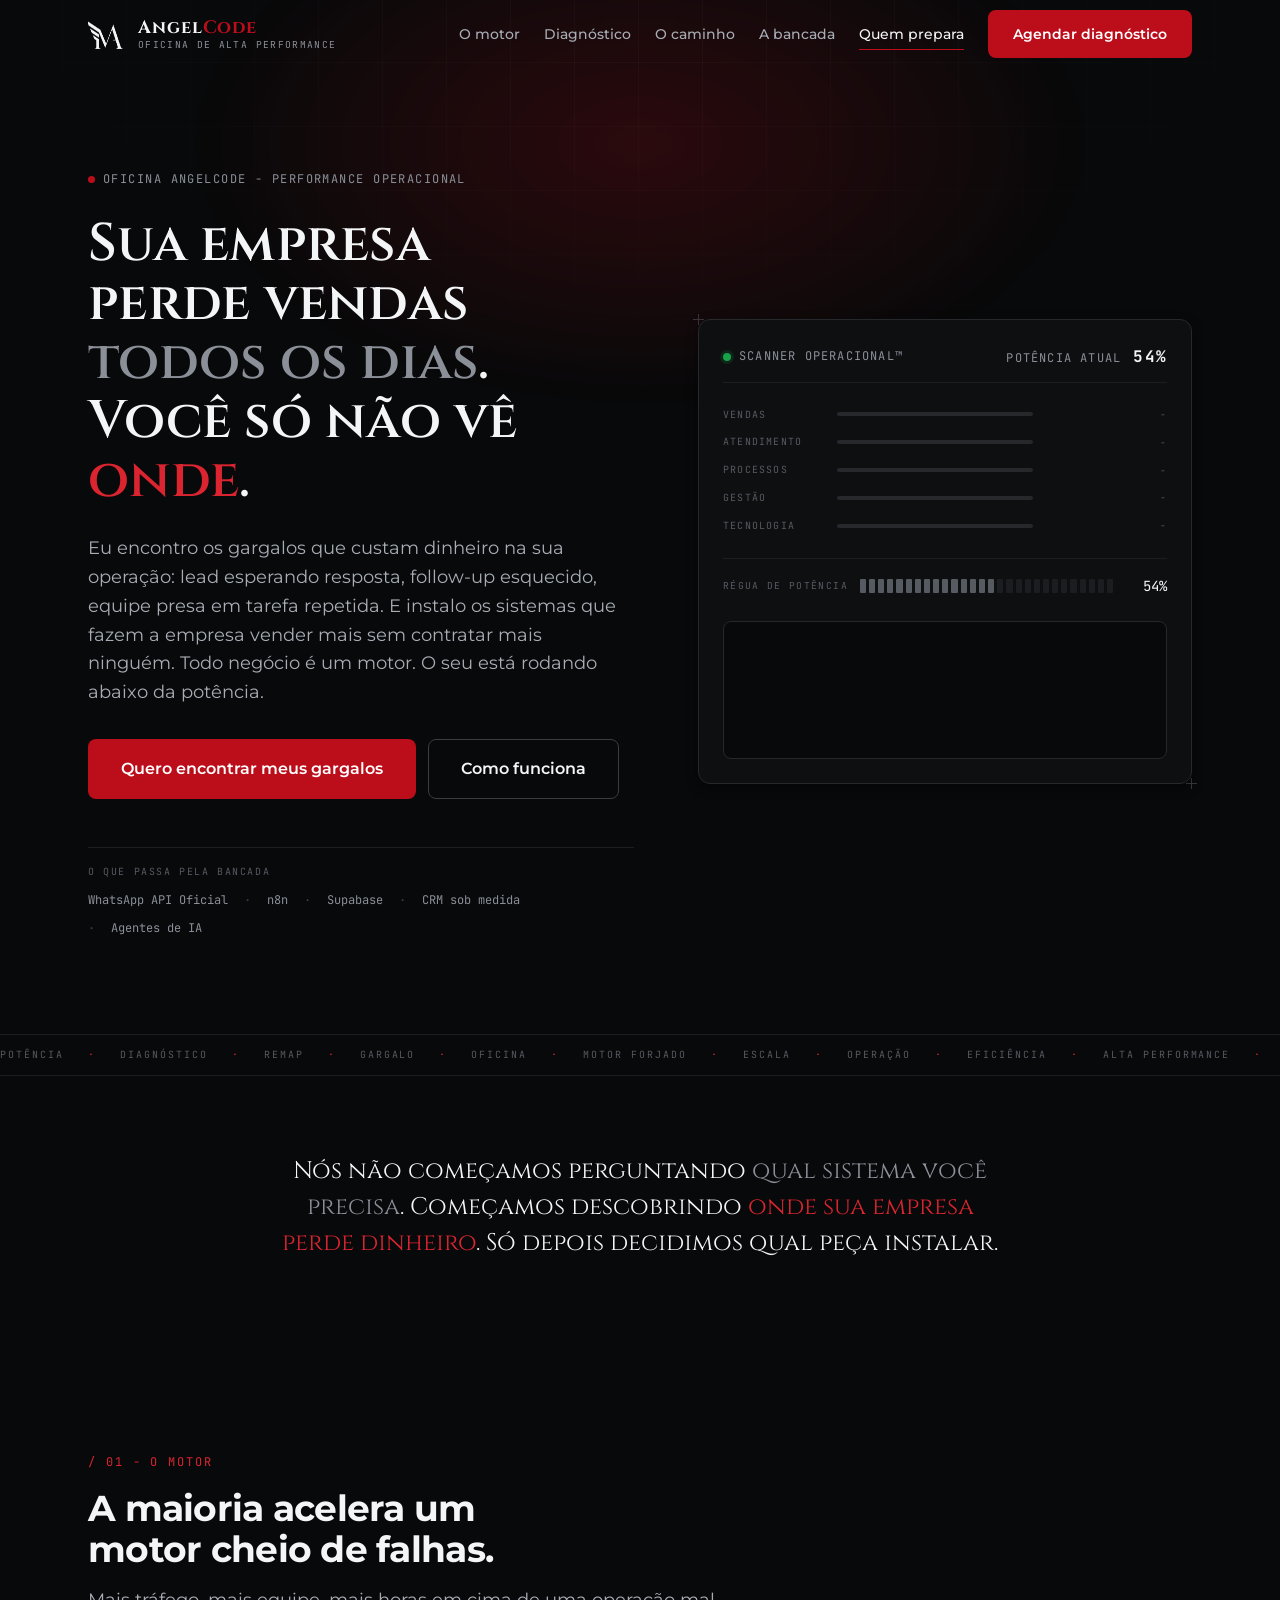
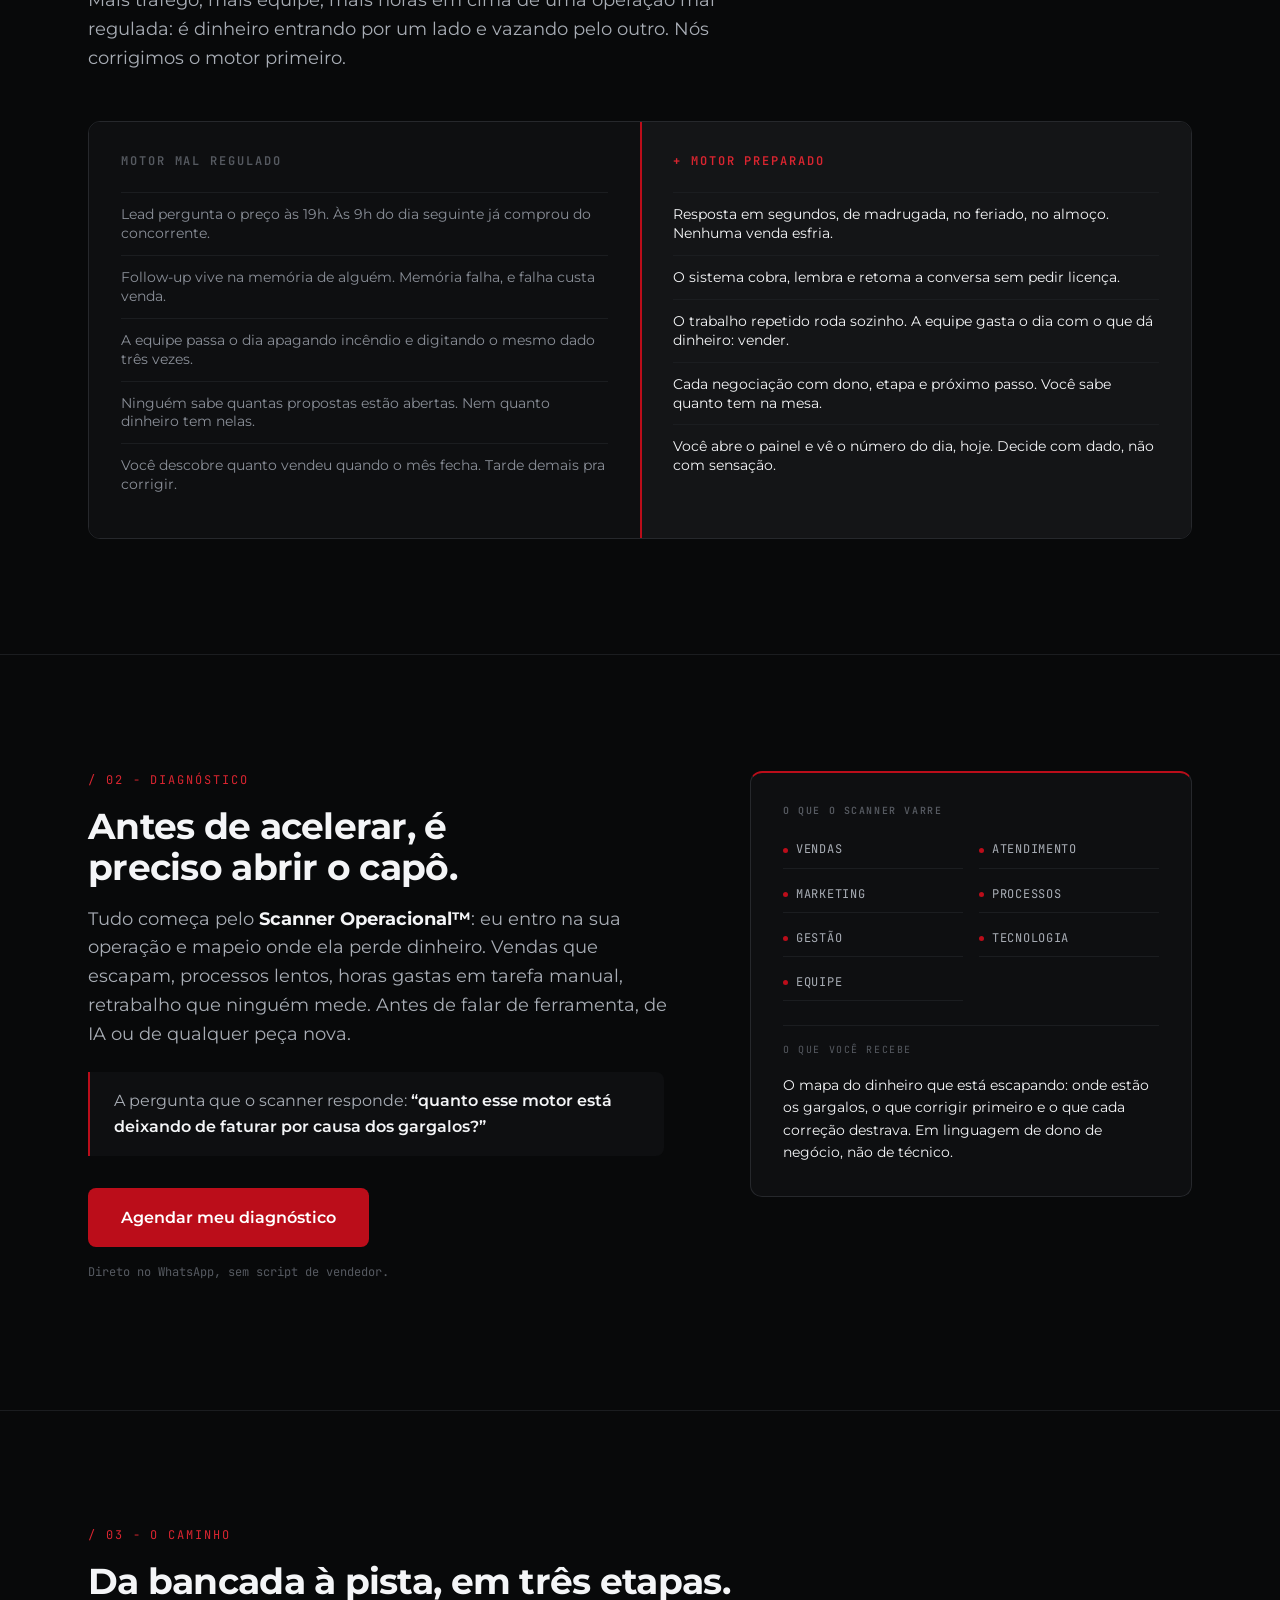
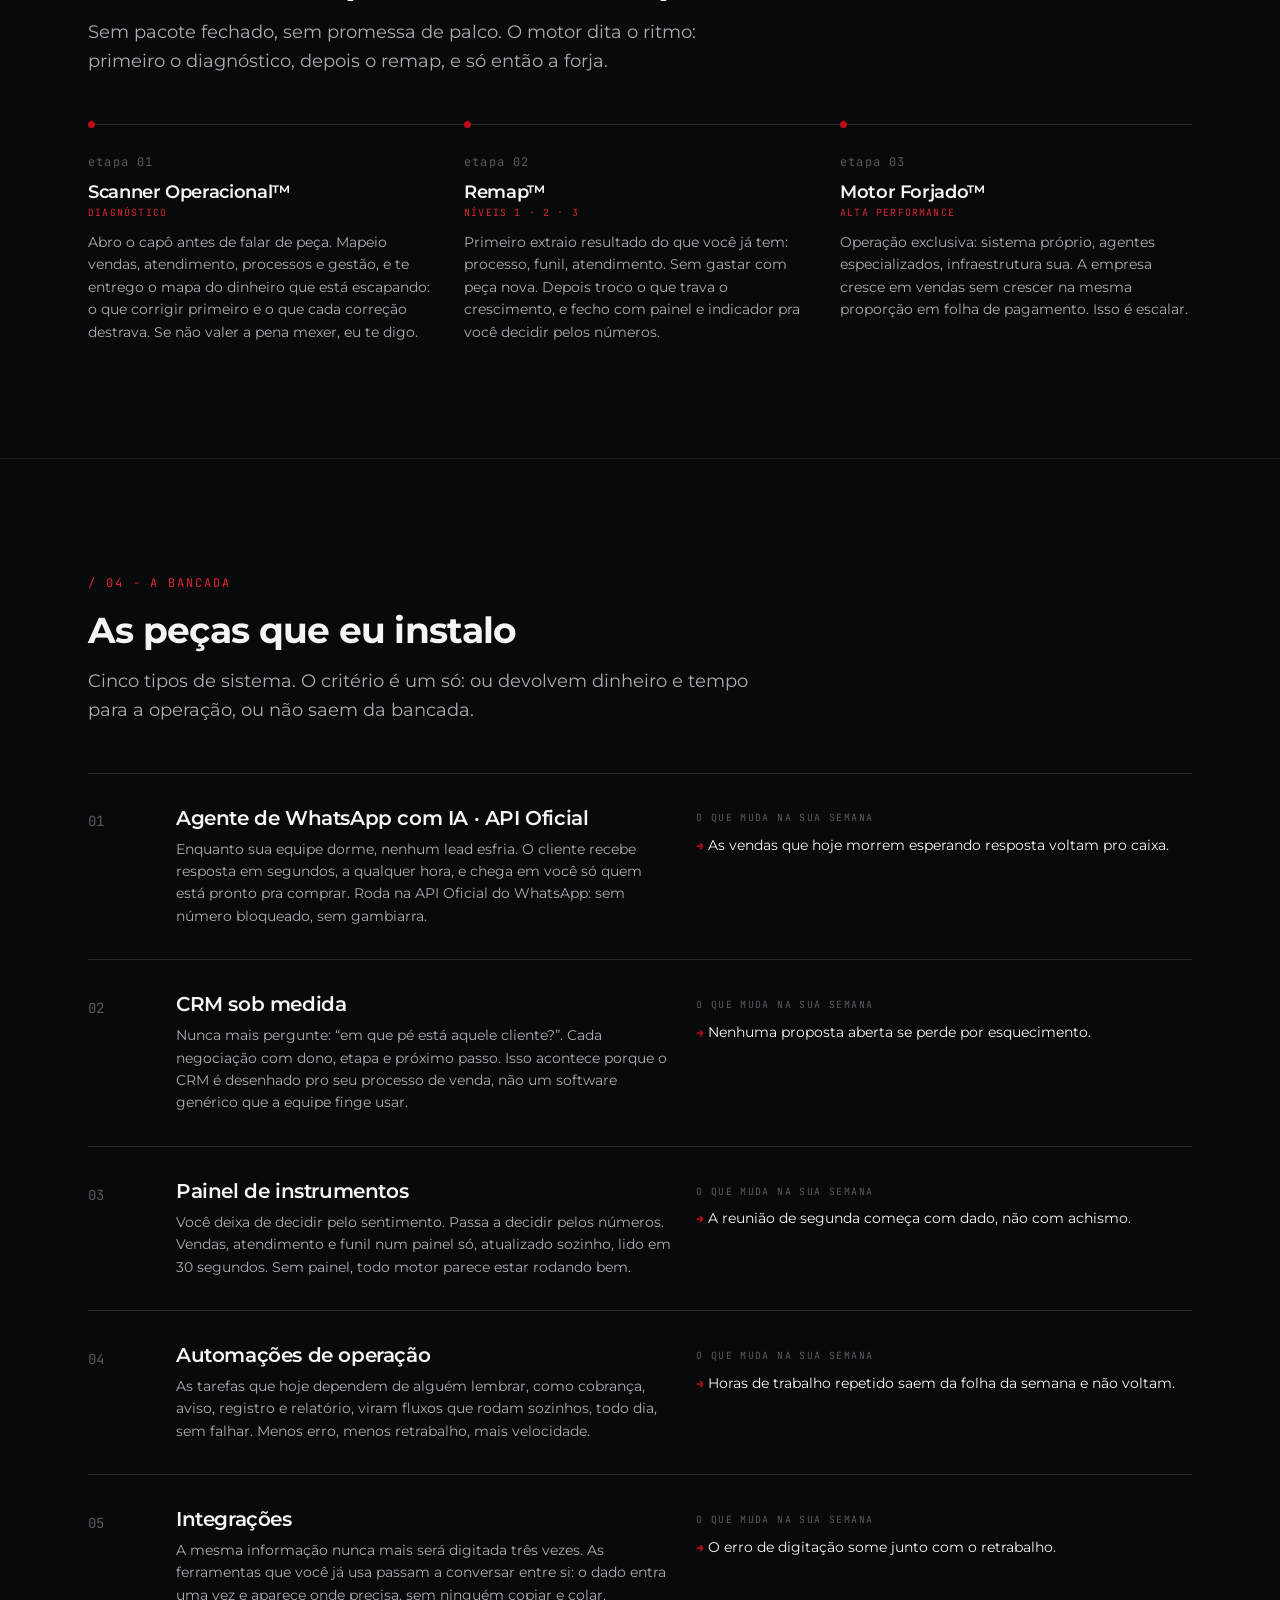
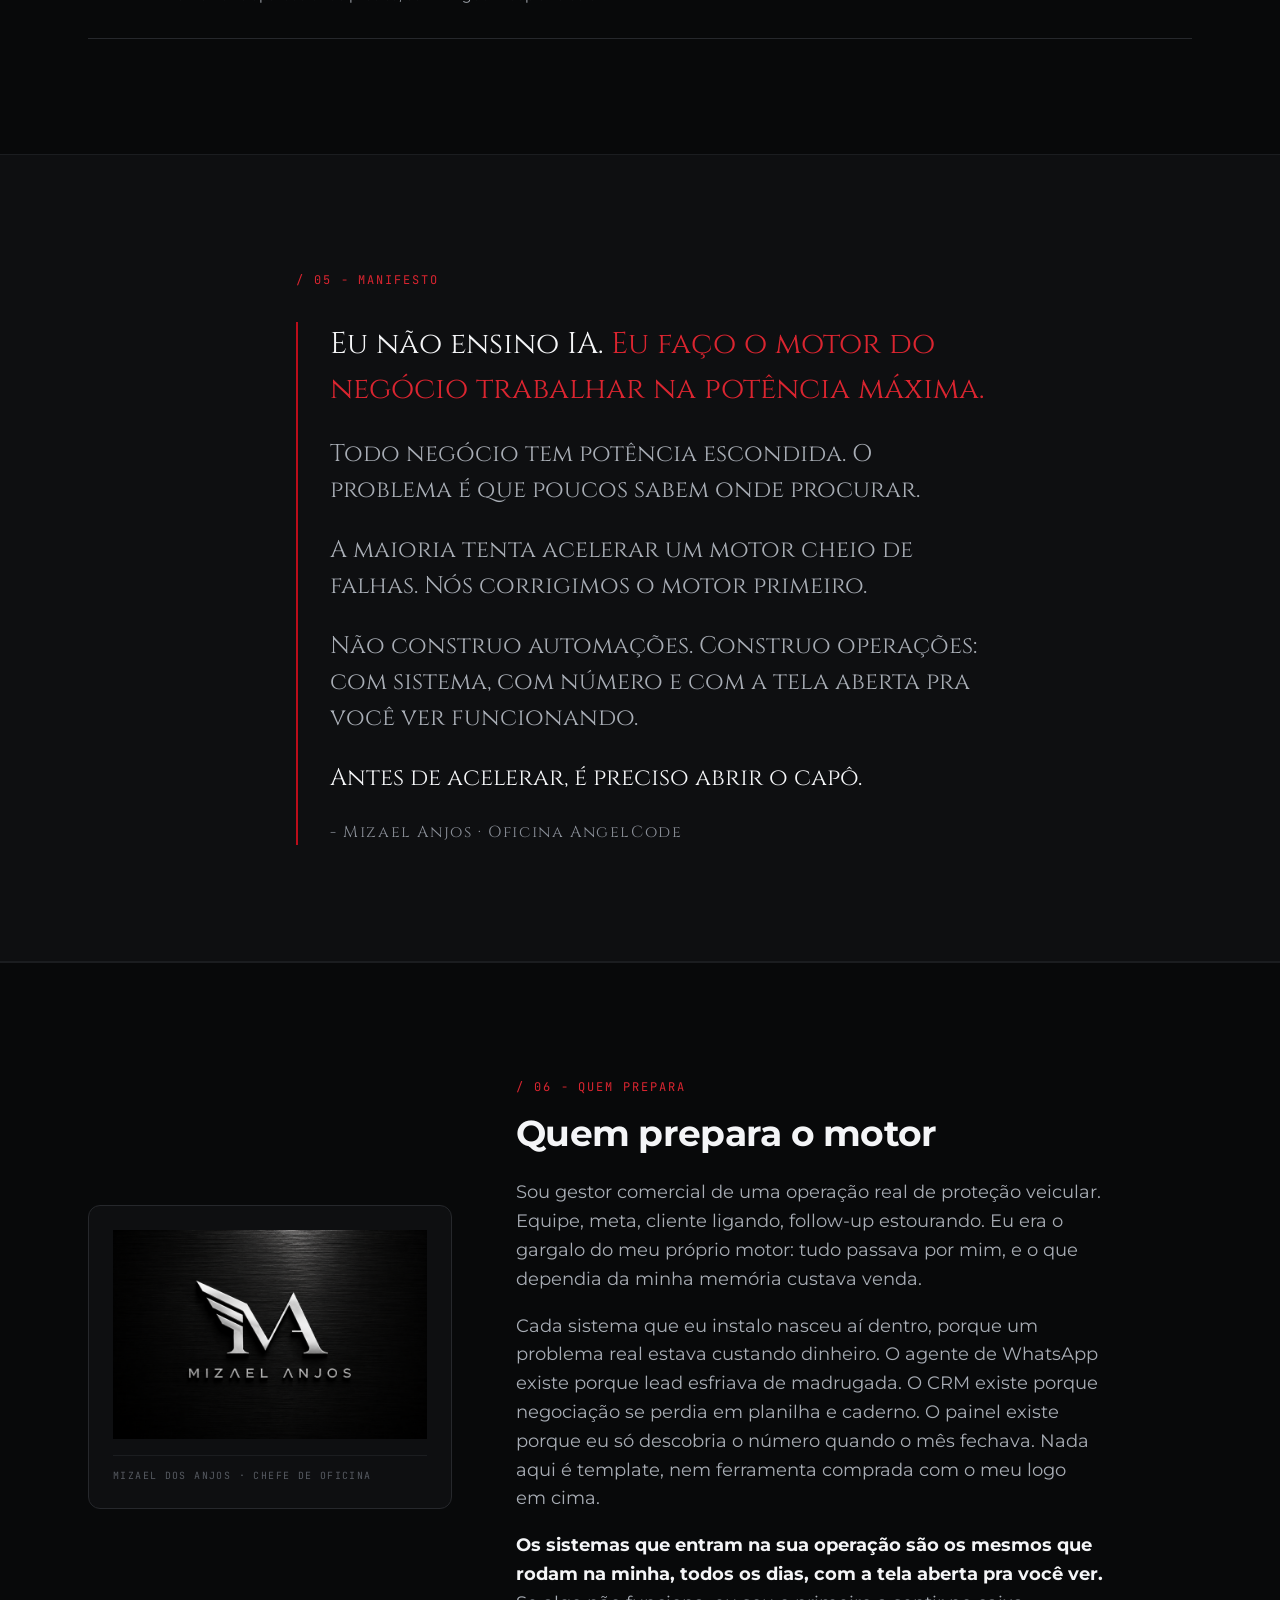
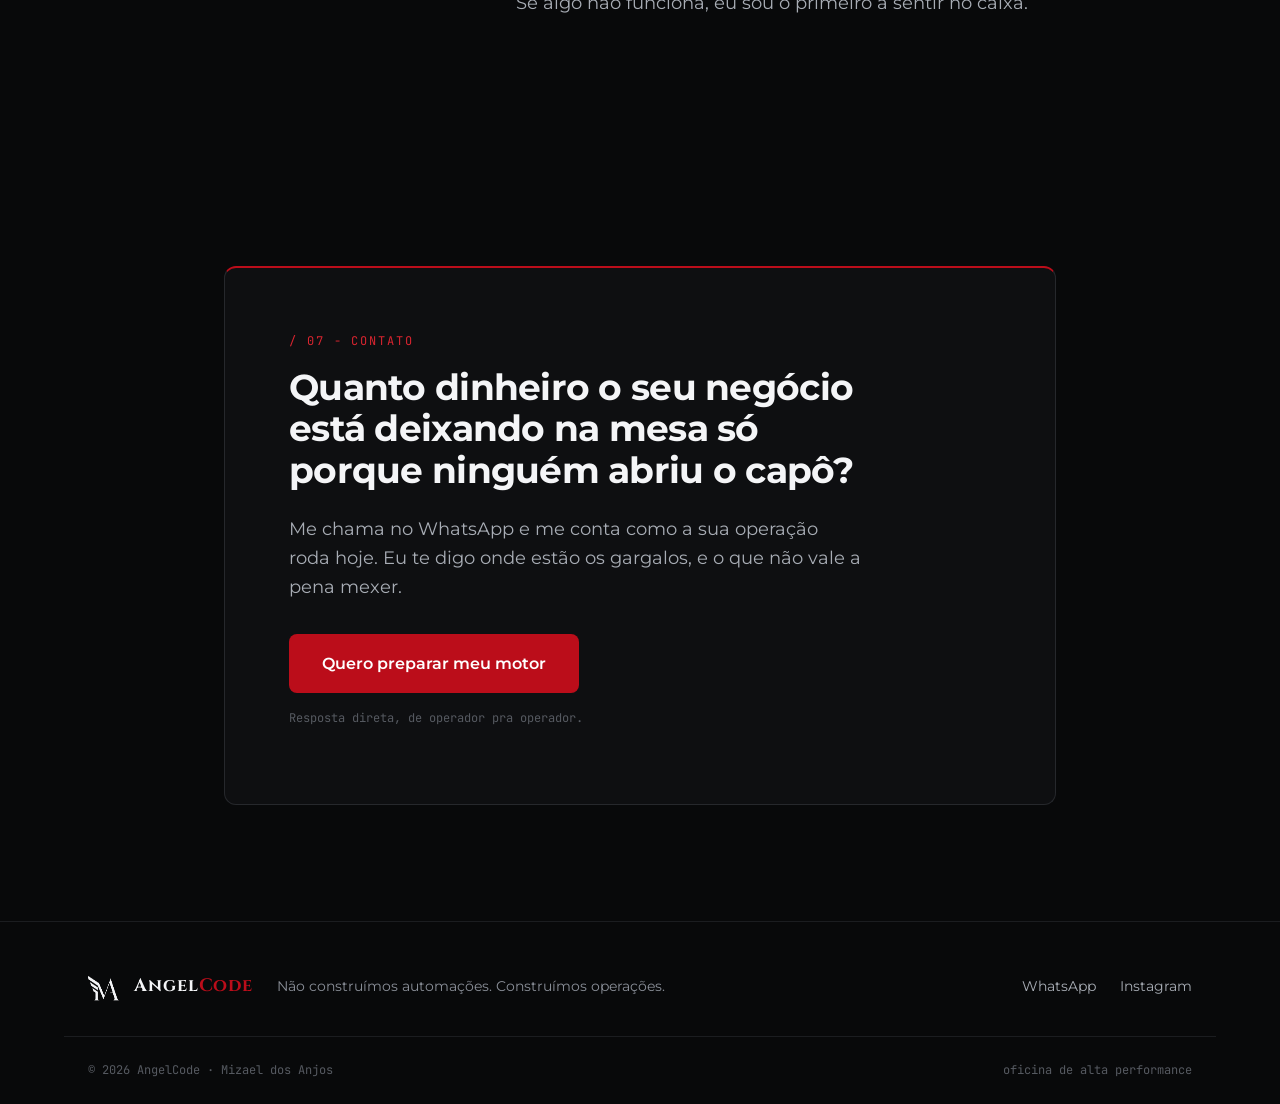
==== index.html @ 81fc1775 "Initial commit: angelcode.com.br" ====
<!DOCTYPE html>
<html lang="pt-BR">
<head>
  <meta charset="UTF-8">
  <meta name="viewport" content="width=device-width, initial-scale=1.0">
  <title>AngelCode - Oficina de Alta Performance para Negócios</title>
  <meta
    name="description"
    content="Encontramos onde sua empresa perde dinheiro: leads sem resposta, follow-up esquecido, horas de retrabalho. Depois instalamos os sistemas que corrigem. Começa pelo diagnóstico."
  >
  <meta name="author" content="Mizael dos Anjos">
  <meta name="theme-color" content="#08090A">

  <meta property="og:type" content="website">
  <meta property="og:title" content="AngelCode - sua empresa perde vendas todos os dias. Você só não vê onde.">
  <meta
    property="og:description"
    content="Oficina de alta performance para negócios: encontramos os gargalos que custam dinheiro na sua operação e instalamos os sistemas que corrigem. Vendas, atendimento e gestão rodando sem depender de você."
  >
  <meta property="og:image" content="assets/logo-metal.png">

  <link rel="preload" as="image" href="assets/logo-mark-white.png">
  <link rel="stylesheet" href="styles.css">
  <link rel="stylesheet" href="site.css">
</head>
<body>
  <a class="skip-link" href="#main">Ir para o conteúdo</a>

  <div class="progress" data-progress aria-hidden="true"></div>

  <div class="bg-field" aria-hidden="true">
    <div class="bg-field__grid"></div>
    <div class="bg-field__glow"></div>
  </div>

  <header class="topbar" data-elevate>
    <div class="container topbar__inner">
      <a class="brand" href="#topo" aria-label="AngelCode - voltar ao topo">
        <img
          class="brand__mark"
          src="assets/logo-mark-white.png"
          alt=""
          width="38"
          height="38"
        >
        <span class="brand__stack">
          <strong class="brand__name">Angel<em>Code</em></strong>
          <small class="brand__sub num">oficina de alta performance</small>
        </span>
      </a>

      <button
        class="menu-btn"
        type="button"
        aria-expanded="false"
        aria-controls="nav-main"
        aria-label="Abrir menu"
      >
        <span></span><span></span><span></span>
      </button>

      <nav class="nav" id="nav-main" aria-label="Navegação principal">
        <a href="#motor">O motor</a>
        <a href="#diagnostico">Diagnóstico</a>
        <a href="#caminho">O caminho</a>
        <a href="#bancada">A bancada</a>
        <a href="#quem">Quem prepara</a>
        <a class="btn btn--brand nav__cta" data-whatsapp-link href="https://wa.me/5548996986794">
          Agendar diagnóstico
        </a>
      </nav>
    </div>
  </header>

  <main id="main">

    <!-- ══════════ HERO ══════════ -->
    <section class="hero" id="topo">
      <div class="container hero__frame">
        <div class="hero__copy reveal">
          <p class="kicker num"><span class="kicker__dot"></span>Oficina AngelCode - performance operacional</p>
          <h1 class="hero__h1">
            Sua empresa perde vendas <span class="hero__dim">todos os dias</span>.<br>
            Você só não vê <em>onde</em>.
          </h1>
          <p class="hero__sub">
            Eu encontro os gargalos que custam dinheiro na sua operação: lead esperando
            resposta, follow-up esquecido, equipe presa em tarefa repetida. E instalo os
            sistemas que fazem a empresa vender mais sem contratar mais ninguém.
            Todo negócio é um motor. O seu está rodando abaixo da potência.
          </p>
          <div class="hero__cta">
            <a class="btn btn--brand btn--xl" data-whatsapp-link href="https://wa.me/5548996986794">
              Quero encontrar meus gargalos
            </a>
            <a class="btn btn--line btn--xl" href="#diagnostico">Como funciona</a>
          </div>
          <div class="hero__stack">
            <span class="hero__stack-label num">O que passa pela bancada</span>
            <ul class="hero__stack-items num">
              <li>WhatsApp API Oficial</li>
              <li>n8n</li>
              <li>Supabase</li>
              <li>CRM sob medida</li>
              <li>Agentes de IA</li>
            </ul>
          </div>
        </div>

        <!-- Painel: scanner operacional -->
        <aside class="scan reveal reveal--late" data-scan aria-label="Demonstração: scanner operacional diagnosticando um negócio">
          <header class="scan__bar num">
            <span class="scan__dot"></span>
            <span class="scan__title">scanner operacional&trade;</span>
            <span class="scan__power"><span data-power-label>potência atual</span> <strong data-power>54%</strong></span>
          </header>

          <ul class="scan__areas" aria-hidden="true">
            <li class="scan__area" data-area>
              <span class="scan__label num">Vendas</span>
              <span class="scan__track"><span class="scan__fill" data-fill></span></span>
              <span class="scan__status num" data-status>-</span>
            </li>
            <li class="scan__area" data-area>
              <span class="scan__label num">Atendimento</span>
              <span class="scan__track"><span class="scan__fill" data-fill></span></span>
              <span class="scan__status num" data-status>-</span>
            </li>
            <li class="scan__area" data-area>
              <span class="scan__label num">Processos</span>
              <span class="scan__track"><span class="scan__fill" data-fill></span></span>
              <span class="scan__status num" data-status>-</span>
            </li>
            <li class="scan__area" data-area>
              <span class="scan__label num">Gestão</span>
              <span class="scan__track"><span class="scan__fill" data-fill></span></span>
              <span class="scan__status num" data-status>-</span>
            </li>
            <li class="scan__area" data-area>
              <span class="scan__label num">Tecnologia</span>
              <span class="scan__track"><span class="scan__fill" data-fill></span></span>
              <span class="scan__status num" data-status>-</span>
            </li>
          </ul>

          <div class="gauge" aria-hidden="true">
            <span class="gauge__label num">régua de potência</span>
            <div class="gauge__bars" data-gauge></div>
            <span class="gauge__read num" data-gauge-read>54%</span>
          </div>

          <div class="oplog num" aria-hidden="true">
            <div class="oplog__lines" data-log></div>
          </div>
        </aside>
      </div>
    </section>

    <!-- fita técnica (léxico da oficina) -->
    <div class="tape" aria-hidden="true">
      <div class="tape__track" data-tape></div>
    </div>

    <!-- ══════════ FRASE-PONTE (método em uma frase) ══════════ -->
    <section class="sec bridge" aria-label="Método AngelCode em uma frase">
      <div class="container">
        <blockquote class="bridge__quote reveal">
          <p>
            Nós não começamos perguntando <span class="bridge__dim">qual sistema você precisa</span>.
            Começamos descobrindo <em>onde sua empresa perde dinheiro</em>.
            Só depois decidimos qual peça instalar.
          </p>
        </blockquote>
      </div>
    </section>

    <!-- ══════════ O MOTOR (antes / depois) ══════════ -->
    <section class="sec" id="motor">
      <div class="container">
        <header class="sec__head reveal">
          <p class="sec__tag num">/ 01 - o motor</p>
          <h2 class="sec__h2">A maioria acelera um motor cheio de falhas.</h2>
          <p class="sec__sub">
            Mais tráfego, mais equipe, mais horas em cima de uma operação mal regulada:
            é dinheiro entrando por um lado e vazando pelo outro. Nós corrigimos
            o motor primeiro.
          </p>
        </header>
        <div class="shift reveal reveal--late">
          <div class="shift__col shift__col--before">
            <h3 class="shift__label num">Motor mal regulado</h3>
            <ul id="shift-before"></ul>
          </div>
          <div class="shift__col shift__col--after">
            <h3 class="shift__label num">+ motor preparado</h3>
            <ul id="shift-after"></ul>
          </div>
        </div>
      </div>
    </section>

    <!-- ══════════ DIAGNÓSTICO ══════════ -->
    <section class="sec sec--ruled" id="diagnostico">
      <div class="container diag">
        <div class="diag__copy reveal">
          <p class="sec__tag num">/ 02 - diagnóstico</p>
          <h2 class="sec__h2">Antes de acelerar, é preciso abrir o capô.</h2>
          <p class="sec__sub">
            Tudo começa pelo <strong>Scanner Operacional&trade;</strong>: eu entro na sua
            operação e mapeio onde ela perde dinheiro. Vendas que escapam, processos
            lentos, horas gastas em tarefa manual, retrabalho que ninguém mede. Antes de
            falar de ferramenta, de IA ou de qualquer peça nova.
          </p>
          <p class="diag__q">
            A pergunta que o scanner responde:
            <em>“quanto esse motor está deixando de faturar por causa dos gargalos?”</em>
          </p>
          <div class="hero__cta">
            <a class="btn btn--brand btn--xl" data-whatsapp-link href="https://wa.me/5548996986794">
              Agendar meu diagnóstico
            </a>
          </div>
          <p class="finale__note num">Direto no WhatsApp, sem script de vendedor.</p>
        </div>

        <aside class="diag__card reveal reveal--late">
          <h3 class="diag__card-title num">o que o scanner varre</h3>
          <ul class="diag__list num" id="diag-areas"></ul>
          <div class="diag__deliver">
            <span class="diag__card-title num">o que você recebe</span>
            <p>
              O mapa do dinheiro que está escapando: onde estão os gargalos, o que
              corrigir primeiro e o que cada correção destrava. Em linguagem de dono
              de negócio, não de técnico.
            </p>
          </div>
        </aside>
      </div>
    </section>

    <!-- ══════════ O CAMINHO (jornada direta) ══════════ -->
    <section class="sec sec--ruled" id="caminho">
      <div class="container">
        <header class="sec__head reveal">
          <p class="sec__tag num">/ 03 - o caminho</p>
          <h2 class="sec__h2">Da bancada à pista, em três etapas.</h2>
          <p class="sec__sub">
            Sem pacote fechado, sem promessa de palco. O motor dita o ritmo:
            primeiro o diagnóstico, depois o remap, e só então a forja.
          </p>
        </header>
        <ol class="steps steps--three" id="steps"></ol>
      </div>
    </section>

    <!-- ══════════ A BANCADA (sistemas / peças) ══════════ -->
    <section class="sec sec--ruled" id="bancada">
      <div class="container">
        <header class="sec__head reveal">
          <p class="sec__tag num">/ 04 - a bancada</p>
          <h2 class="sec__h2">As peças que eu instalo</h2>
          <p class="sec__sub">
            Cinco tipos de sistema. O critério é um só: ou devolvem dinheiro e tempo
            para a operação, ou não saem da bancada.
          </p>
        </header>
        <div class="ledger" id="systems"></div>
      </div>
    </section>

    <!-- ══════════ MANIFESTO ══════════ -->
    <!-- (seção "Na pista / Motores em preparação" removida por ora — ver
         Pendências no README; markup no git history, dados prontos no site.js) -->
    <section class="sec sec--manifesto">
      <div class="container manifesto reveal">
        <p class="sec__tag num">/ 05 - manifesto</p>
        <blockquote class="manifesto__quote">
          <p>Eu não ensino IA. <em>Eu faço o motor do negócio trabalhar na potência máxima.</em></p>
          <p>
            Todo negócio tem potência escondida. O problema é que poucos sabem
            onde procurar.
          </p>
          <p>
            A maioria tenta acelerar um motor cheio de falhas. Nós corrigimos
            o motor primeiro.
          </p>
          <p>
            Não construo automações. Construo operações: com sistema, com número
            e com a tela aberta pra você ver funcionando.
          </p>
          <p class="manifesto__close">Antes de acelerar, é preciso abrir o capô.</p>
          <footer class="manifesto__sign">- Mizael Anjos · Oficina AngelCode</footer>
        </blockquote>
      </div>
    </section>

    <!-- ══════════ QUEM PREPARA ══════════ -->
    <section class="sec sec--ruled" id="quem">
      <div class="container who">
        <figure class="who__visual reveal">
          <img
            src="assets/logo-metal.png"
            alt="Marca AngelCode em aplicação metálica"
            loading="lazy"
          >
          <figcaption class="num">Mizael dos Anjos · chefe de oficina</figcaption>
        </figure>
        <div class="who__copy reveal reveal--late">
          <p class="sec__tag num">/ 06 - quem prepara</p>
          <h2 class="sec__h2">Quem prepara o motor</h2>
          <p class="who__bio">
            Sou gestor comercial de uma operação real de proteção veicular. Equipe, meta,
            cliente ligando, follow-up estourando. Eu era o gargalo do meu próprio motor:
            tudo passava por mim, e o que dependia da minha memória custava venda.
          </p>
          <p class="who__bio">
            Cada sistema que eu instalo nasceu aí dentro, porque um problema real estava
            custando dinheiro. O agente de WhatsApp existe porque lead esfriava de
            madrugada. O CRM existe porque negociação se perdia em planilha e caderno.
            O painel existe porque eu só descobria o número quando o mês fechava.
            Nada aqui é template, nem ferramenta comprada com o meu logo em cima.
          </p>
          <p class="who__bio">
            <strong>Os sistemas que entram na sua operação são os mesmos que rodam na
            minha, todos os dias, com a tela aberta pra você ver.</strong> Se algo não
            funciona, eu sou o primeiro a sentir no caixa.
          </p>
        </div>
      </div>
    </section>

    <!-- ══════════ CTA FINAL ══════════ -->
    <section class="sec" id="contato">
      <div class="container">
        <div class="finale reveal">
          <p class="sec__tag num">/ 07 - contato</p>
          <h2 class="finale__h2">
            Quanto dinheiro o seu negócio está deixando na mesa
            só porque ninguém abriu o capô?
          </h2>
          <p class="finale__p">
            Me chama no WhatsApp e me conta como a sua operação roda hoje. Eu te digo
            onde estão os gargalos, e o que não vale a pena mexer.
          </p>
          <a class="btn btn--brand btn--xl" data-whatsapp-link href="https://wa.me/5548996986794">
            Quero preparar meu motor
          </a>
          <p class="finale__note num">Resposta direta, de operador pra operador.</p>
        </div>
      </div>
    </section>
  </main>

  <!-- ══════════ FOOTER ══════════ -->
  <footer class="foot">
    <div class="container foot__inner">
      <a class="brand" href="#topo" aria-label="AngelCode">
        <img
          class="brand__mark"
          src="assets/logo-mark-white.png"
          alt=""
          width="34"
          height="34"
        >
        <span class="brand__stack">
          <strong class="brand__name">Angel<em>Code</em></strong>
        </span>
      </a>
      <p class="foot__tagline">Não construímos automações. Construímos operações.</p>
      <nav class="foot__links" aria-label="Contato">
        <a data-whatsapp-link href="https://wa.me/5548996986794">WhatsApp</a>
        <a data-instagram-link href="https://instagram.com/mizael.anjos_">Instagram</a>
      </nav>
    </div>
    <div class="container foot__base num">
      <span>&copy; <span id="year"></span> AngelCode · Mizael dos Anjos</span>
      <span>oficina de alta performance</span>
    </div>
  </footer>

  <script src="site.js"></script>
</body>
</html>
---- styles.css ----
/* ============================================================
   Mizael Anjos — Design System
   Ponto de entrada de CSS global. Consumidores linkam apenas este arquivo.
   Mantenha-o como uma lista de @import (sem regras inline).
   ============================================================ */

@import url("tokens/fonts.css");
@import url("tokens/colors.css");
@import url("tokens/typography.css");
@import url("tokens/spacing.css");
@import url("tokens/motion.css");
@import url("tokens/base.css");
---- site.css ----
/* ============================================================
   AngelCode — site Oficina (build paralelo · contexto-estrategico)
   100% tokens do Design System Mizael Anjos.

   Direção aprovada (site-cl-fable), narrativa nova (motor/oficina):
   · Fundo firme (--ma-black) + grid sutil + UM glow vermelho, fixos.
   · Profundidade por ESTRUTURA: filetes 1px, rótulos mono,
     numeração de seção, réguas — bancada de operador.
   · Vermelho #BB0D1A como único accent, com disciplina.
   · Cinzel apenas nos momentos de assinatura (H1, manifesto).
   ============================================================ */

/* ---------- base local ---------- */
html { scroll-behavior: smooth; }
@media (prefers-reduced-motion: reduce) { html { scroll-behavior: auto; } }
body { overflow-x: hidden; background: var(--ma-black); }
img { max-width: 100%; display: block; }
ul, ol { margin: 0; padding: 0; list-style: none; }
figure, blockquote { margin: 0; }

.container {
  width: 100%;
  max-width: var(--container-max);
  margin-inline: auto;
  padding-inline: var(--space-5);
}

.skip-link {
  position: absolute;
  top: -100px;
  left: var(--space-4);
  z-index: var(--z-toast);
  background: var(--color-primary);
  color: var(--color-on-primary);
  padding: var(--space-2) var(--space-4);
  border-radius: var(--radius-md);
  transition: top var(--dur-base) var(--ease-out);
}
.skip-link:focus { top: var(--space-4); }

/* ---------- fundo global (grid + glow vermelho único) ----------
   position: fixed → acompanha a rolagem: grid e glow ficam presos
   ao viewport e permanecem visíveis do hero ao footer. */
.bg-field {
  position: fixed;
  inset: 0;
  z-index: -1;
  pointer-events: none;
  overflow: hidden;
}
.bg-field__grid {
  position: absolute;
  inset: -2px;
  background-image:
    linear-gradient(to right, rgba(255, 255, 255, 0.03) 1px, transparent 1px),
    linear-gradient(to bottom, rgba(255, 255, 255, 0.03) 1px, transparent 1px);
  background-size: 64px 64px;
  -webkit-mask-image: radial-gradient(ellipse 90% 60% at 50% 0%, #000 0%, transparent 75%);
          mask-image: radial-gradient(ellipse 90% 60% at 50% 0%, #000 0%, transparent 75%);
}
.bg-field__glow {
  position: absolute;
  top: -14rem;
  left: 50%;
  transform: translateX(-50%);
  width: min(80rem, 130vw);
  height: 46rem;
  background: radial-gradient(50% 50% at 50% 50%, rgba(187, 13, 26, 0.20), transparent 70%);
  filter: blur(8px);
}

/* ---------- tipografia de seção (bancada) ---------- */
.sec { padding-block: clamp(var(--space-8), 9vw, 7.5rem); }
.sec--ruled { border-top: 1px solid var(--color-divider); }

.sec__tag {
  margin: 0;
  font-size: var(--text-xs);
  letter-spacing: 0.16em;
  text-transform: uppercase;
  color: var(--ma-accent-hover);
}
.sec__head { max-width: 48rem; margin-bottom: var(--space-7); }
.sec__h2 {
  font-family: var(--font-body);
  font-weight: var(--weight-bold);
  font-size: clamp(var(--text-2xl), 4.4vw, var(--text-4xl));
  line-height: var(--leading-tight);
  letter-spacing: var(--tracking-tight);
  margin-top: var(--space-4);
}
.sec__sub {
  color: var(--color-text-secondary);
  font-size: var(--text-lg);
  margin-top: var(--space-4);
  max-width: 42rem;
}
.sec__sub strong { color: var(--color-text); }

/* ---------- botões ---------- */
.btn {
  display: inline-flex;
  align-items: center;
  justify-content: center;
  gap: var(--space-2);
  font-family: var(--font-body);
  font-weight: var(--weight-semibold);
  font-size: var(--text-sm);
  padding: var(--space-3) var(--space-5);
  border-radius: var(--radius-md);
  border: 1px solid transparent;
  cursor: pointer;
  white-space: nowrap;
  transition: background var(--dur-fast) var(--ease-out),
              border-color var(--dur-fast) var(--ease-out),
              box-shadow var(--dur-base) var(--ease-out),
              transform var(--dur-fast) var(--ease-out);
}
.btn--xl { padding: var(--space-4) var(--space-6); font-size: var(--text-base); }
.btn--brand { background: var(--color-primary); color: var(--color-on-primary); }
.btn--brand:hover { background: var(--ma-accent-hover); box-shadow: var(--glow-accent); transform: translateY(-1px); }
.btn--brand:active { background: var(--ma-accent-pressed); transform: none; }
.btn--line { border-color: var(--ma-grafite-500); color: var(--color-text); background: transparent; }
.btn--line:hover { border-color: var(--ma-accent-border); background: var(--ma-accent-soft); transform: translateY(-1px); }

/* ---------- header ---------- */
.topbar {
  position: sticky;
  top: 0;
  z-index: var(--z-sticky);
  background: transparent;
  border-bottom: 1px solid transparent;
  transition: background var(--dur-base) var(--ease-out),
              border-color var(--dur-base) var(--ease-out);
}
.topbar.is-scrolled {
  background: rgba(8, 9, 10, 0.85);
  backdrop-filter: blur(10px);
  -webkit-backdrop-filter: blur(10px);
  border-bottom-color: var(--color-divider);
}
.topbar__inner {
  display: flex;
  align-items: center;
  justify-content: space-between;
  gap: var(--space-4);
  height: 4.25rem;
}

.brand { display: inline-flex; align-items: center; gap: var(--space-3); }
.brand__stack { display: flex; flex-direction: column; line-height: 1.15; }
.brand__name {
  font-family: var(--font-display);
  font-weight: var(--weight-bold);
  font-size: var(--text-lg);
  letter-spacing: 0.05em;
}
.brand__name em { font-style: normal; color: var(--color-primary); }
.brand__sub {
  font-size: 0.6rem;
  letter-spacing: 0.14em;
  text-transform: uppercase;
  color: var(--color-text-muted);
}

.nav { display: flex; align-items: center; gap: var(--space-5); }
.nav > a:not(.btn) {
  position: relative;
  font-size: var(--text-sm);
  font-weight: var(--weight-medium);
  color: var(--color-text-secondary);
  transition: color var(--dur-fast) var(--ease-out);
}
.nav > a:not(.btn)::after {
  content: "";
  position: absolute;
  left: 0;
  bottom: -5px;
  width: 100%;
  height: 1.5px;
  background: var(--color-primary);
  transform: scaleX(0);
  transform-origin: left;
  transition: transform var(--dur-base) var(--ease-out);
}
.nav > a:not(.btn):hover { color: var(--color-text); }
.nav > a:not(.btn):hover::after { transform: scaleX(1); }

.menu-btn {
  display: none;
  flex-direction: column;
  align-items: center;
  justify-content: center;
  gap: 5px;
  width: 44px;
  height: 44px;
  background: transparent;
  border: 1px solid var(--color-border);
  border-radius: var(--radius-md);
  cursor: pointer;
}
.menu-btn span {
  width: 18px;
  height: 2px;
  background: var(--color-text);
  border-radius: 2px;
  transition: transform var(--dur-base) var(--ease-out), opacity var(--dur-fast) var(--ease-out);
}

/* ---------- hero ---------- */
.hero {
  padding-block: clamp(var(--space-7), 8vw, var(--space-9));
  border-bottom: 1px solid var(--color-divider);
}
.hero__frame {
  display: grid;
  grid-template-columns: 1.05fr 0.95fr;
  gap: clamp(var(--space-6), 5vw, var(--space-9));
  align-items: center;
}
.kicker {
  display: inline-flex;
  align-items: center;
  gap: var(--space-2);
  margin: 0;
  font-size: var(--text-xs);
  letter-spacing: 0.12em;
  text-transform: uppercase;
  color: var(--color-text-muted);
}
.kicker__dot {
  width: 7px;
  height: 7px;
  border-radius: var(--radius-full);
  background: var(--color-primary);
  animation: pulse 2.6s var(--ease-out) infinite;
}
@keyframes pulse {
  0%, 100% { box-shadow: 0 0 0 0 var(--ma-accent-soft); }
  50%       { box-shadow: 0 0 0 6px transparent; }
}

.hero__h1 {
  font-family: var(--font-display);
  font-weight: var(--weight-semibold);
  font-size: clamp(2rem, 5.2vw, 3.3rem);
  line-height: 1.12;
  letter-spacing: 0.005em;
  margin-top: var(--space-5);
}
.hero__dim { color: var(--color-text-muted); }
.hero__h1 em { font-style: normal; color: var(--ma-accent-hover); }

.hero__sub {
  color: var(--color-text-secondary);
  font-size: var(--text-lg);
  margin-top: var(--space-5);
  max-width: 33rem;
}
.hero__cta { display: flex; flex-wrap: wrap; gap: var(--space-3); margin-top: var(--space-6); }

.hero__stack { margin-top: var(--space-7); border-top: 1px solid var(--color-divider); padding-top: var(--space-4); }
.hero__stack-label {
  display: block;
  font-size: 0.62rem;
  letter-spacing: 0.16em;
  text-transform: uppercase;
  color: var(--ma-grafite-400);
  margin-bottom: var(--space-3);
}
.hero__stack-items { display: flex; flex-wrap: wrap; gap: var(--space-2) var(--space-4); }
.hero__stack-items li {
  font-size: var(--text-xs);
  color: var(--color-text-muted);
}
.hero__stack-items li + li::before {
  content: "·";
  color: var(--ma-grafite-500);
  margin-right: var(--space-4);
}

/* ---------- painel "scanner operacional" ---------- */
.scan {
  background: var(--ma-grafite-900);
  border: 1px solid var(--color-border);
  border-radius: var(--radius-lg);
  padding: var(--space-5);
  display: flex;
  flex-direction: column;
  gap: var(--space-5);
  box-shadow: var(--shadow-md);
}
.scan__bar {
  display: flex;
  align-items: center;
  gap: var(--space-2);
  font-size: var(--text-xs);
  letter-spacing: 0.1em;
  text-transform: uppercase;
  color: var(--color-text-muted);
  padding-bottom: var(--space-3);
  border-bottom: 1px solid var(--color-divider);
}
.scan__dot {
  width: 8px;
  height: 8px;
  border-radius: var(--radius-full);
  background: var(--color-success);
  box-shadow: 0 0 0 3px rgba(22, 163, 74, 0.15);
}
.scan__power { margin-left: auto; }
.scan__power strong {
  color: var(--color-text);
  margin-left: var(--space-1);
  font-size: var(--text-base);
  transition: color var(--dur-base) var(--ease-out);
}
.scan__power strong.is-up { color: var(--ma-accent-hover); }

/* áreas varridas */
.scan__areas { display: flex; flex-direction: column; gap: var(--space-3); }
.scan__area {
  display: grid;
  grid-template-columns: 6.4rem 1fr 7.6rem;
  align-items: center;
  gap: var(--space-3);
}
.scan__label {
  font-size: 0.62rem;
  letter-spacing: 0.12em;
  text-transform: uppercase;
  color: var(--ma-grafite-400);
  transition: color var(--dur-base) var(--ease-out);
}
.scan__area.is-live .scan__label,
.scan__area.is-done .scan__label { color: var(--color-text-secondary); }
.scan__track {
  position: relative;
  display: block;
  height: 4px;
  border-radius: 2px;
  background: var(--ma-grafite-600);
  overflow: hidden;
}
.scan__fill {
  position: absolute;
  inset: 0 100% 0 0;
  border-radius: 2px;
  background: var(--ma-grafite-400);
  transition: inset-inline-end 0.9s var(--ease-out), background var(--dur-base) var(--ease-out);
}
.scan__area.is-live .scan__fill { inset-inline-end: 0; background: var(--ma-accent-hover); }
.scan__area.is-done .scan__fill { inset-inline-end: 0; background: var(--ma-grafite-400); }
.scan__area.is-done.is-flag .scan__fill { background: var(--ma-accent-border); }
.scan__status {
  font-size: 0.6rem;
  letter-spacing: 0.08em;
  text-transform: uppercase;
  text-align: right;
  color: var(--ma-grafite-400);
  transition: color var(--dur-base) var(--ease-out);
}
.scan__area.is-live .scan__status { color: var(--color-text-secondary); }
.scan__area.is-done.is-flag .scan__status { color: var(--ma-accent-hover); }
.scan__area.is-done:not(.is-flag) .scan__status { color: var(--color-text-muted); }

/* log do scanner */
.oplog {
  background: var(--ma-black);
  border: 1px solid var(--color-border);
  border-radius: var(--radius-md);
  padding: var(--space-3) var(--space-4);
  min-height: 8.6rem;
  font-size: var(--text-xs);
  line-height: 1.9;
}
.oplog__line {
  margin: 0;
  color: var(--color-text-secondary);
  opacity: 0;
  transform: translateY(4px);
  transition: opacity var(--dur-slow) var(--ease-out), transform var(--dur-slow) var(--ease-out);
}
.oplog__line.is-on { opacity: 1; transform: none; }
.oplog__line .t { color: var(--ma-grafite-400); }
.oplog__line .ok { color: var(--ma-accent-hover); }

/* ---------- O MOTOR (antes / depois) ---------- */
.shift {
  display: grid;
  grid-template-columns: 1fr 1fr;
  border: 1px solid var(--color-border);
  border-radius: var(--radius-lg);
  overflow: hidden;
}
.shift__col { padding: var(--space-6); }
.shift__col--before { background: var(--ma-grafite-900); }
.shift__col--after {
  background: var(--ma-grafite-800);
  border-left: 1px solid var(--color-border);
  position: relative;
}
.shift__col--after::before {
  content: "";
  position: absolute;
  top: 0;
  left: -1px;
  bottom: 0;
  width: 2px;
  background: var(--color-primary);
}
.shift__label {
  font-size: var(--text-xs);
  letter-spacing: 0.16em;
  text-transform: uppercase;
  font-weight: var(--weight-semibold);
  margin: 0 0 var(--space-5);
}
.shift__col--before .shift__label { color: var(--ma-grafite-400); }
.shift__col--after .shift__label { color: var(--ma-accent-hover); }
.shift__col li {
  font-size: var(--text-sm);
  line-height: var(--leading-snug);
  padding-block: var(--space-3);
  border-top: 1px solid var(--color-divider);
}
.shift__col--before li { color: var(--color-text-muted); }
.shift__col--after li { color: var(--color-text); }

/* ---------- DIAGNÓSTICO ---------- */
.diag {
  display: grid;
  grid-template-columns: 1.15fr 0.85fr;
  gap: clamp(var(--space-6), 5vw, var(--space-8));
  align-items: start;
}
.diag__q {
  margin-top: var(--space-5);
  padding: var(--space-4) var(--space-5);
  border-left: 2px solid var(--color-primary);
  background: var(--ma-grafite-900);
  border-radius: 0 var(--radius-md) var(--radius-md) 0;
  color: var(--color-text-secondary);
  font-size: var(--text-base);
  max-width: 36rem;
}
.diag__q em {
  font-style: normal;
  color: var(--color-text);
  font-weight: var(--weight-semibold);
}
.diag__card {
  background: var(--ma-grafite-900);
  border: 1px solid var(--color-border);
  border-top: 2px solid var(--color-primary);
  border-radius: var(--radius-lg);
  padding: var(--space-6);
}
.diag__card-title {
  display: block;
  margin: 0 0 var(--space-4);
  font-size: 0.62rem;
  letter-spacing: 0.16em;
  text-transform: uppercase;
  color: var(--ma-grafite-400);
}
.diag__list {
  display: grid;
  grid-template-columns: 1fr 1fr;
  gap: var(--space-2) var(--space-4);
}
.diag__list li {
  display: flex;
  align-items: center;
  gap: var(--space-2);
  font-size: var(--text-xs);
  letter-spacing: 0.06em;
  text-transform: uppercase;
  color: var(--color-text-secondary);
  padding-block: var(--space-2);
  border-bottom: 1px solid var(--color-divider);
}
.diag__list li::before {
  content: "";
  width: 5px;
  height: 5px;
  border-radius: var(--radius-full);
  background: var(--color-primary);
  flex: none;
}
.diag__deliver { margin-top: var(--space-5); padding-top: var(--space-4); border-top: 1px solid var(--color-divider); }
.diag__deliver p {
  margin: 0;
  font-size: var(--text-sm);
  color: var(--color-text);
  line-height: var(--leading-normal);
}

/* ---------- O CAMINHO ---------- */
.steps {
  display: grid;
  grid-template-columns: repeat(4, 1fr);
  gap: var(--space-5);
  counter-reset: step;
}
.steps--three { grid-template-columns: repeat(3, 1fr); }
.step { position: relative; padding-top: var(--space-5); }
.step::before {
  content: "";
  position: absolute;
  top: 0;
  left: 0;
  right: calc(-1 * var(--space-5));
  height: 1px;
  background: var(--color-border);
}
.step:last-child::before { right: 0; }
.step::after {
  content: "";
  position: absolute;
  top: -3px;
  left: 0;
  width: 7px;
  height: 7px;
  border-radius: var(--radius-full);
  background: var(--color-primary);
}
.step__num {
  font-family: var(--font-mono);
  font-size: var(--text-xs);
  color: var(--ma-grafite-400);
  letter-spacing: 0.1em;
}
.step h3 {
  font-family: var(--font-body);
  font-weight: var(--weight-semibold);
  font-size: var(--text-lg);
  letter-spacing: var(--tracking-tight);
  margin-top: var(--space-2);
}
.step h3 small {
  display: block;
  font-family: var(--font-mono);
  font-size: 0.62rem;
  font-weight: var(--weight-regular);
  letter-spacing: 0.12em;
  text-transform: uppercase;
  color: var(--ma-accent-hover);
  margin-top: var(--space-1);
}
.step p { margin: var(--space-3) 0 0; font-size: var(--text-sm); color: var(--color-text-secondary); }

/* ---------- A BANCADA (ledger) ---------- */
.ledger { border-top: 1px solid var(--color-border); }
.row {
  display: grid;
  grid-template-columns: 4rem 1fr 1fr;
  gap: var(--space-5);
  align-items: start;
  padding-block: var(--space-6);
  border-bottom: 1px solid var(--color-border);
  transition: background var(--dur-base) var(--ease-out);
}
.row:hover { background: var(--ma-grafite-900); }
.row__idx {
  font-family: var(--font-mono);
  font-size: var(--text-sm);
  color: var(--ma-grafite-400);
  padding-top: 0.3rem;
  transition: color var(--dur-base) var(--ease-out);
}
.row:hover .row__idx { color: var(--ma-accent-hover); }
.row__main h3 {
  font-family: var(--font-body);
  font-weight: var(--weight-semibold);
  font-size: var(--text-xl);
  letter-spacing: var(--tracking-tight);
}
.row__main p { margin: var(--space-2) 0 0; font-size: var(--text-sm); color: var(--color-text-secondary); max-width: 32rem; }
.row__gain { padding-top: 0.3rem; }
.row__gain-label {
  display: block;
  font-family: var(--font-mono);
  font-size: 0.62rem;
  letter-spacing: 0.14em;
  text-transform: uppercase;
  color: var(--ma-grafite-400);
  margin-bottom: var(--space-2);
}
.row__gain p { margin: 0; font-size: var(--text-sm); color: var(--color-text); }
.row__gain p::before { content: "→ "; color: var(--color-primary); font-weight: var(--weight-bold); }

/* ---------- NA PISTA (slots) ---------- */
.slots {
  display: grid;
  grid-template-columns: repeat(3, 1fr);
  gap: var(--space-4);
}
.slot {
  min-height: 13rem;
  display: flex;
  flex-direction: column;
  justify-content: space-between;
  gap: var(--space-4);
  padding: var(--space-5);
  border: 1px dashed var(--ma-grafite-500);
  border-radius: var(--radius-lg);
  background: transparent;
  transition: border-color var(--dur-base) var(--ease-out);
}
.slot:hover { border-color: var(--ma-accent-border); }
.slot__head {
  display: flex;
  align-items: center;
  gap: var(--space-2);
  font-family: var(--font-mono);
  font-size: 0.62rem;
  letter-spacing: 0.14em;
  text-transform: uppercase;
  color: var(--ma-grafite-400);
}
.slot__pulse {
  width: 7px;
  height: 7px;
  border-radius: var(--radius-full);
  background: var(--ma-accent-hover);
  animation: pulse 2.2s var(--ease-out) infinite;
}
.slot__status { font-size: var(--text-sm); color: var(--color-text-muted); line-height: var(--leading-snug); }
.slot__bars { display: flex; gap: var(--space-2); }
.slot__bars span {
  height: 4px;
  border-radius: 2px;
  background: var(--ma-grafite-600);
  flex: 1;
}
.slot__bars span:first-child { background: var(--ma-accent-border); }

/* ---------- FRASE-PONTE (método em uma frase) ---------- */
.bridge { padding-block: clamp(var(--space-7), 6vw, var(--space-9)); }
.bridge__quote {
  margin: 0 auto;
  max-width: 46rem;
  text-align: center;
}
.bridge__quote p {
  font-family: var(--font-display);
  font-size: clamp(var(--text-lg), 2.6vw, var(--text-2xl));
  line-height: 1.5;
  color: var(--color-text);
  margin: 0;
}
.bridge__dim { color: var(--color-text-muted); }
.bridge__quote em { font-style: normal; color: var(--ma-accent-hover); }

/* ---------- MANIFESTO ---------- */
.sec--manifesto {
  border-block: 1px solid var(--color-divider);
  background: var(--ma-grafite-900);
}
.manifesto { max-width: 46rem; }
.manifesto__quote {
  margin-top: var(--space-6);
  padding-left: var(--space-6);
  border-left: 2px solid var(--color-primary);
}
.manifesto__quote p {
  font-family: var(--font-display);
  font-size: clamp(var(--text-lg), 2.6vw, var(--text-2xl));
  line-height: 1.5;
  color: var(--color-text-secondary);
  margin: 0 0 var(--space-5);
}
.manifesto__quote p:first-child { color: var(--color-text); font-size: clamp(var(--text-xl), 3vw, var(--text-3xl)); }
.manifesto__quote em { font-style: normal; color: var(--ma-accent-hover); }
.manifesto__close { color: var(--color-text) !important; }
.manifesto__sign {
  font-family: var(--font-display);
  font-size: var(--text-base);
  letter-spacing: 0.1em;
  color: var(--color-text-muted);
}

/* ---------- QUEM PREPARA ---------- */
.who {
  display: grid;
  grid-template-columns: 0.7fr 1.3fr;
  gap: clamp(var(--space-6), 5vw, var(--space-8));
  align-items: center;
}
.who__visual {
  border: 1px solid var(--color-border);
  border-radius: var(--radius-lg);
  background: var(--ma-grafite-900);
  padding: var(--space-5);
}
.who__visual img { width: 100%; }
.who__visual figcaption {
  margin-top: var(--space-4);
  padding-top: var(--space-3);
  border-top: 1px solid var(--color-divider);
  font-size: 0.62rem;
  letter-spacing: 0.14em;
  text-transform: uppercase;
  color: var(--ma-grafite-400);
}
.who__bio {
  color: var(--color-text-secondary);
  font-size: var(--text-lg);
  line-height: var(--leading-normal);
  margin-top: var(--space-5);
  max-width: 38rem;
}
.who__bio strong { color: var(--color-text); }
.who__bio + .who__bio { margin-top: var(--space-4); }

/* ---------- CTA FINAL ---------- */
.finale {
  border: 1px solid var(--color-border);
  border-top: 2px solid var(--color-primary);
  border-radius: var(--radius-lg);
  background: var(--ma-grafite-900);
  padding: clamp(var(--space-6), 6vw, var(--space-8));
  max-width: 52rem;
  margin-inline: auto;
  text-align: left;
}
.finale__h2 {
  font-family: var(--font-body);
  font-weight: var(--weight-bold);
  font-size: clamp(var(--text-2xl), 4vw, var(--text-4xl));
  line-height: var(--leading-tight);
  letter-spacing: var(--tracking-tight);
  margin-top: var(--space-4);
  max-width: 42rem;
}
.finale__p {
  color: var(--color-text-secondary);
  font-size: var(--text-lg);
  margin-block: var(--space-5) var(--space-6);
  max-width: 38rem;
}
.finale__note {
  margin-top: var(--space-4);
  font-size: var(--text-xs);
  color: var(--ma-grafite-400);
}

/* ---------- FOOTER ---------- */
.foot { border-top: 1px solid var(--color-divider); padding-top: var(--space-7); }
.foot__inner {
  display: flex;
  flex-wrap: wrap;
  align-items: center;
  gap: var(--space-5);
}
.foot__tagline { color: var(--color-text-muted); font-size: var(--text-sm); margin: 0; }
.foot__links { margin-left: auto; display: flex; gap: var(--space-5); }
.foot__links a {
  font-size: var(--text-sm);
  color: var(--color-text-secondary);
  transition: color var(--dur-fast) var(--ease-out);
}
.foot__links a:hover { color: var(--color-primary); }
.foot__base {
  display: flex;
  flex-wrap: wrap;
  justify-content: space-between;
  gap: var(--space-3);
  margin-top: var(--space-6);
  padding-block: var(--space-5);
  border-top: 1px solid var(--color-divider);
  font-size: var(--text-xs);
  color: var(--ma-grafite-400);
}

/* ---------- reveal ---------- */
.reveal {
  opacity: 0;
  transform: translateY(16px);
  transition: opacity var(--dur-slow) var(--ease-out), transform var(--dur-slow) var(--ease-out);
}
.reveal.is-visible { opacity: 1; transform: none; }
.reveal--late { transition-delay: 0.12s; }
.row.reveal { transition-delay: calc(var(--i, 0) * 70ms); }
.slot.reveal { transition-delay: calc(var(--i, 0) * 90ms); }
.step.reveal { transition-delay: calc(var(--i, 0) * 90ms); }

@media (prefers-reduced-motion: reduce) {
  .reveal { opacity: 1; transform: none; }
  .kicker__dot, .slot__pulse { animation: none; }
  .oplog__line { opacity: 1; transform: none; }
  .scan__fill { transition: none; }
}

/* ---------- responsivo ---------- */
@media (max-width: 1020px) {
  .hero__frame { grid-template-columns: 1fr; }
  .scan { max-width: 34rem; }
  .steps, .steps--three { grid-template-columns: 1fr 1fr; gap: var(--space-6) var(--space-5); }
  .who { grid-template-columns: 1fr; }
  .who__visual { max-width: 20rem; }
  .slots { grid-template-columns: 1fr; }
  .slot { min-height: auto; }
  .diag { grid-template-columns: 1fr; }
}

@media (max-width: 860px) {
  .row { grid-template-columns: 3rem 1fr; }
  .row__gain { grid-column: 2; padding-top: 0; }
  .shift { grid-template-columns: 1fr; }
  .shift__col--after { border-left: none; border-top: 1px solid var(--color-border); }
  .shift__col--after::before {
    top: -1px;
    left: 0;
    right: 0;
    bottom: auto;
    width: auto;
    height: 2px;
  }
}

@media (max-width: 760px) {
  .menu-btn { display: flex; }
  .nav {
    position: fixed;
    inset: 4.25rem var(--space-4) auto;
    z-index: var(--z-dropdown);
    flex-direction: column;
    align-items: stretch;
    gap: var(--space-3);
    padding: var(--space-5);
    background: var(--ma-grafite-900);
    border: 1px solid var(--color-border);
    border-radius: var(--radius-lg);
    box-shadow: var(--shadow-lg);
    opacity: 0;
    transform: translateY(-8px);
    pointer-events: none;
    transition: opacity var(--dur-base) var(--ease-out), transform var(--dur-base) var(--ease-out);
  }
  .topbar.is-open .nav { opacity: 1; transform: none; pointer-events: auto; }
  .topbar.is-open .menu-btn span:nth-child(1) { transform: translateY(7px) rotate(45deg); }
  .topbar.is-open .menu-btn span:nth-child(2) { opacity: 0; }
  .topbar.is-open .menu-btn span:nth-child(3) { transform: translateY(-7px) rotate(-45deg); }
  .nav > a:not(.btn) { padding: var(--space-2) 0; font-size: var(--text-base); }
  .nav__cta { width: 100%; }

  .steps, .steps--three { grid-template-columns: 1fr; }
  .step::before { right: 0; }
  .scan__area { grid-template-columns: 5.4rem 1fr 6.6rem; }
  .foot__links { margin-left: 0; }
}

@media (max-width: 420px) {
  .container { padding-inline: var(--space-4); }
  .hero__cta .btn { width: 100%; }
  .row { grid-template-columns: 1fr; }
  .row__gain { grid-column: 1; }
  .scan__area { grid-template-columns: 5rem 1fr 6rem; }
}

/* ============================================================
   REFINAMENTO — polimento visual & motion (12/06/2026)
   Disciplina mantida: zero glow novo, zero cor nova.
   Estrutura, vermelho único e movimento concreto.
   ============================================================ */

/* ---------- barra de progresso de leitura ---------- */
.progress {
  position: fixed;
  top: 0;
  left: 0;
  right: 0;
  height: 2px;
  z-index: calc(var(--z-sticky) + 1);
  background: var(--color-primary);
  transform: scaleX(0);
  transform-origin: left;
  pointer-events: none;
}

/* ---------- scrollspy (seção ativa no menu) ---------- */
.nav > a:not(.btn).is-active { color: var(--color-text); }
.nav > a:not(.btn).is-active::after { transform: scaleX(1); }

/* ---------- marcas de mira no painel do scanner ---------- */
.scan { position: relative; }
.scan::before,
.scan::after {
  content: "";
  position: absolute;
  width: 11px;
  height: 11px;
  pointer-events: none;
  opacity: 0.55;
  background:
    linear-gradient(var(--ma-grafite-400), var(--ma-grafite-400)) center / 11px 1px no-repeat,
    linear-gradient(var(--ma-grafite-400), var(--ma-grafite-400)) center / 1px 11px no-repeat;
}
.scan::before { top: -6px; left: -6px; }
.scan::after { bottom: -6px; right: -6px; }

/* ---------- régua de potência (conta-giros) ---------- */
.gauge {
  display: grid;
  grid-template-columns: auto 1fr auto;
  align-items: center;
  gap: var(--space-3);
  padding-top: var(--space-4);
  border-top: 1px solid var(--color-divider);
}
.gauge__label {
  font-size: 0.6rem;
  letter-spacing: 0.14em;
  text-transform: uppercase;
  color: var(--ma-grafite-400);
}
.gauge__bars { display: flex; gap: 3px; }
.gauge__bars i {
  flex: 1;
  height: 14px;
  border-radius: 1px;
  background: var(--ma-grafite-700);
  transition: background var(--dur-base) var(--ease-out), transform var(--dur-base) var(--ease-out);
}
.gauge__bars i.is-on { background: var(--ma-grafite-400); }
.gauge__bars i.is-hot { background: var(--ma-accent-hover); transform: scaleY(1.25); }
.gauge__read {
  font-size: var(--text-sm);
  color: var(--color-text);
  min-width: 2.6rem;
  text-align: right;
}

/* ---------- fita técnica (léxico da oficina) ---------- */
.tape {
  overflow: hidden;
  border-bottom: 1px solid var(--color-divider);
  padding-block: var(--space-3);
}
.tape__track {
  display: flex;
  width: max-content;
  animation: tape 48s linear infinite;
}
.tape__seq {
  display: flex;
  align-items: center;
  gap: var(--space-5);
  padding-right: var(--space-5);
  white-space: nowrap;
  font-family: var(--font-mono);
  font-size: 0.62rem;
  letter-spacing: 0.2em;
  text-transform: uppercase;
  color: var(--ma-grafite-400);
}
.tape__dot { color: var(--ma-accent-hover); }
@keyframes tape { to { transform: translateX(-50%); } }

/* ---------- bancada: filete vermelho no hover ---------- */
.row { position: relative; }
.row::before {
  content: "";
  position: absolute;
  left: 0;
  top: 0;
  bottom: 0;
  width: 2px;
  background: var(--color-primary);
  transform: scaleY(0);
  transform-origin: top;
  transition: transform var(--dur-base) var(--ease-out);
}
.row:hover::before { transform: scaleY(1); }

/* ---------- etapas: linha que se desenha ao entrar ---------- */
.step.reveal::before {
  transform: scaleX(0);
  transform-origin: left;
  transition: transform 0.9s var(--ease-out);
  transition-delay: calc(var(--i, 0) * 140ms);
}
.step.reveal.is-visible::before { transform: scaleX(1); }
.step.reveal::after {
  opacity: 0;
  transition: opacity 0.4s var(--ease-out);
  transition-delay: calc(var(--i, 0) * 140ms + 0.55s);
}
.step.reveal.is-visible::after { opacity: 1; }

/* ---------- manifesto: leitura linha a linha ---------- */
.manifesto .manifesto__quote p,
.manifesto .manifesto__sign {
  opacity: 0;
  transform: translateY(10px);
  transition: opacity var(--dur-slow) var(--ease-out), transform var(--dur-slow) var(--ease-out);
}
.manifesto.is-visible .manifesto__quote p,
.manifesto.is-visible .manifesto__sign { opacity: 1; transform: none; }
.manifesto.is-visible .manifesto__quote p:nth-child(1) { transition-delay: 0.1s; }
.manifesto.is-visible .manifesto__quote p:nth-child(2) { transition-delay: 0.3s; }
.manifesto.is-visible .manifesto__quote p:nth-child(3) { transition-delay: 0.5s; }
.manifesto.is-visible .manifesto__quote p:nth-child(4) { transition-delay: 0.7s; }
.manifesto.is-visible .manifesto__quote p:nth-child(5) { transition-delay: 0.95s; }
.manifesto.is-visible .manifesto__sign { transition-delay: 1.2s; }

/* ---------- slots: segunda barra acende no hover ---------- */
.slot__bars span { transition: background var(--dur-base) var(--ease-out); }
.slot:hover .slot__bars span:nth-child(2) { background: var(--ma-accent-soft); }

/* ---------- reduced motion (refinamento) ---------- */
@media (prefers-reduced-motion: reduce) {
  .tape__track { animation: none; }
  .gauge__bars i { transition: none; }
  .step.reveal::before { transform: scaleX(1); transition: none; }
  .step.reveal::after { opacity: 1; transition: none; }
  .manifesto .manifesto__quote p,
  .manifesto .manifesto__sign { opacity: 1; transform: none; transition: none; }
}
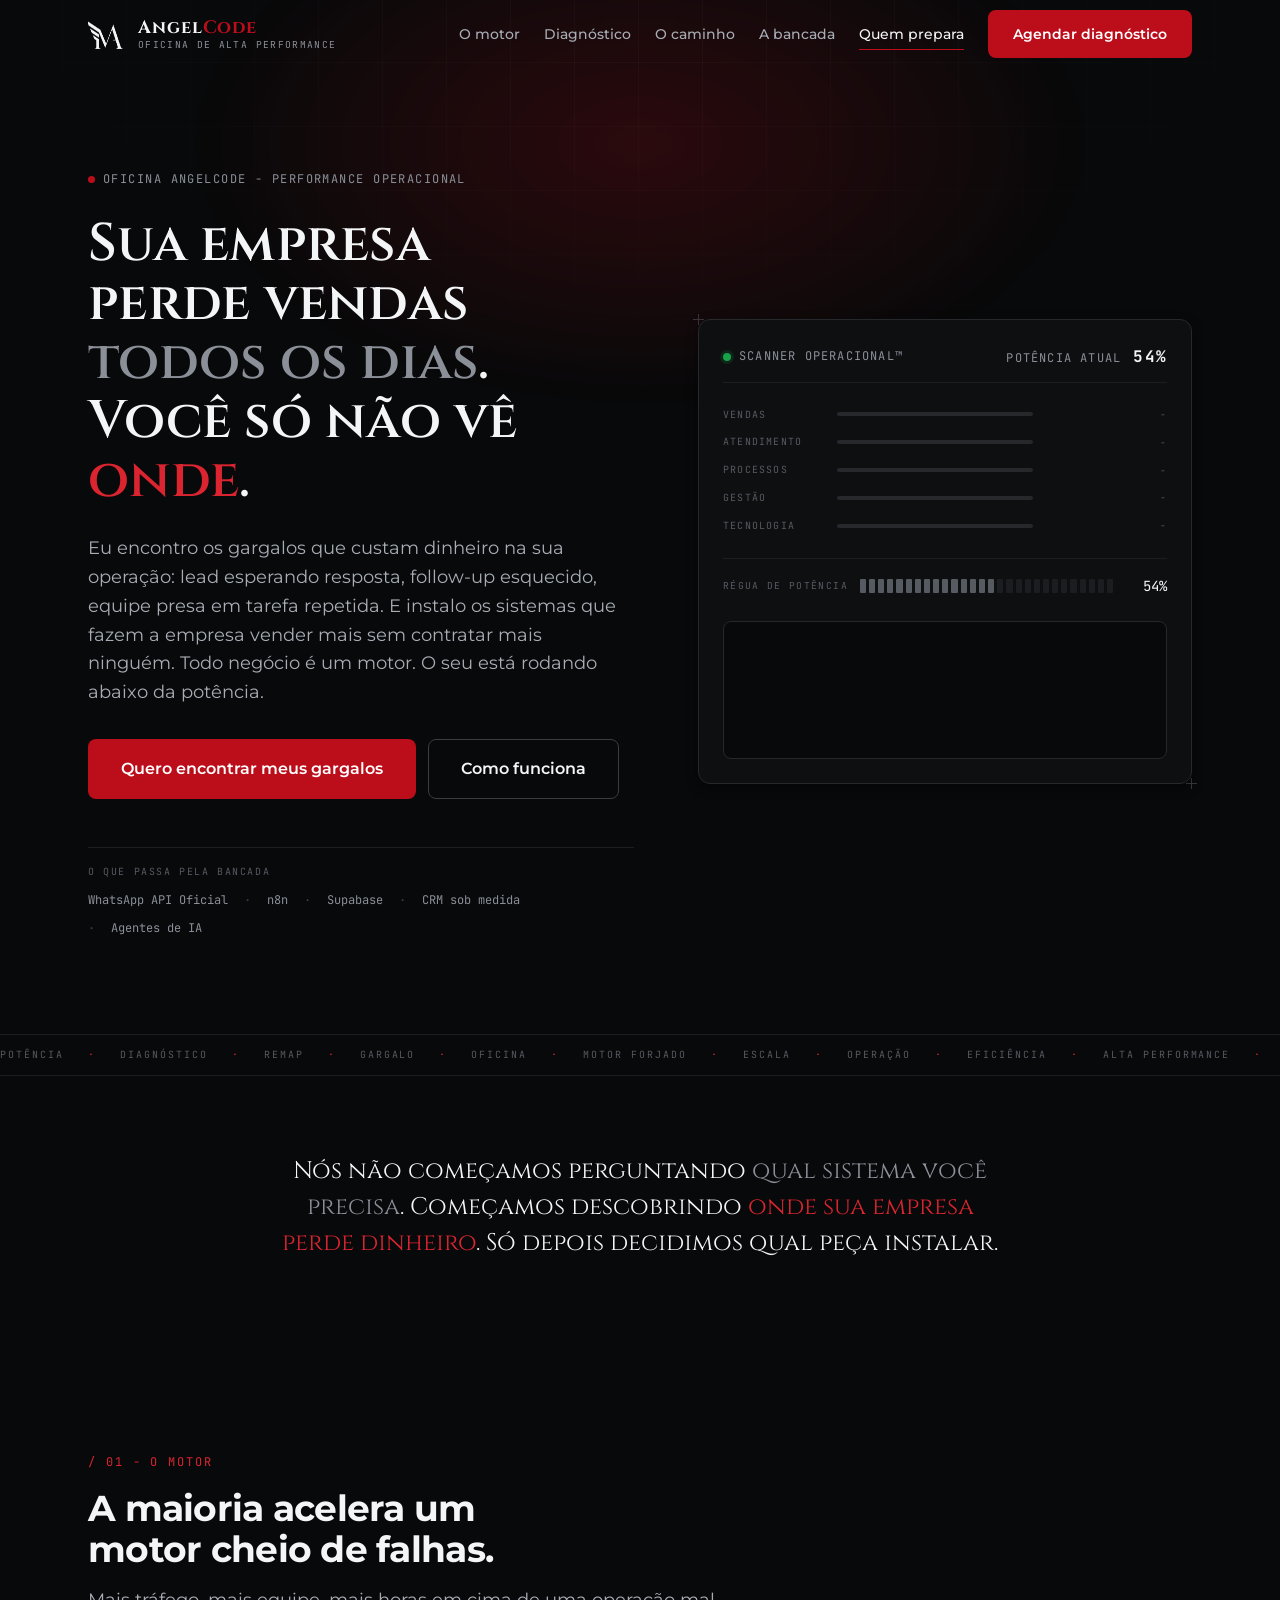
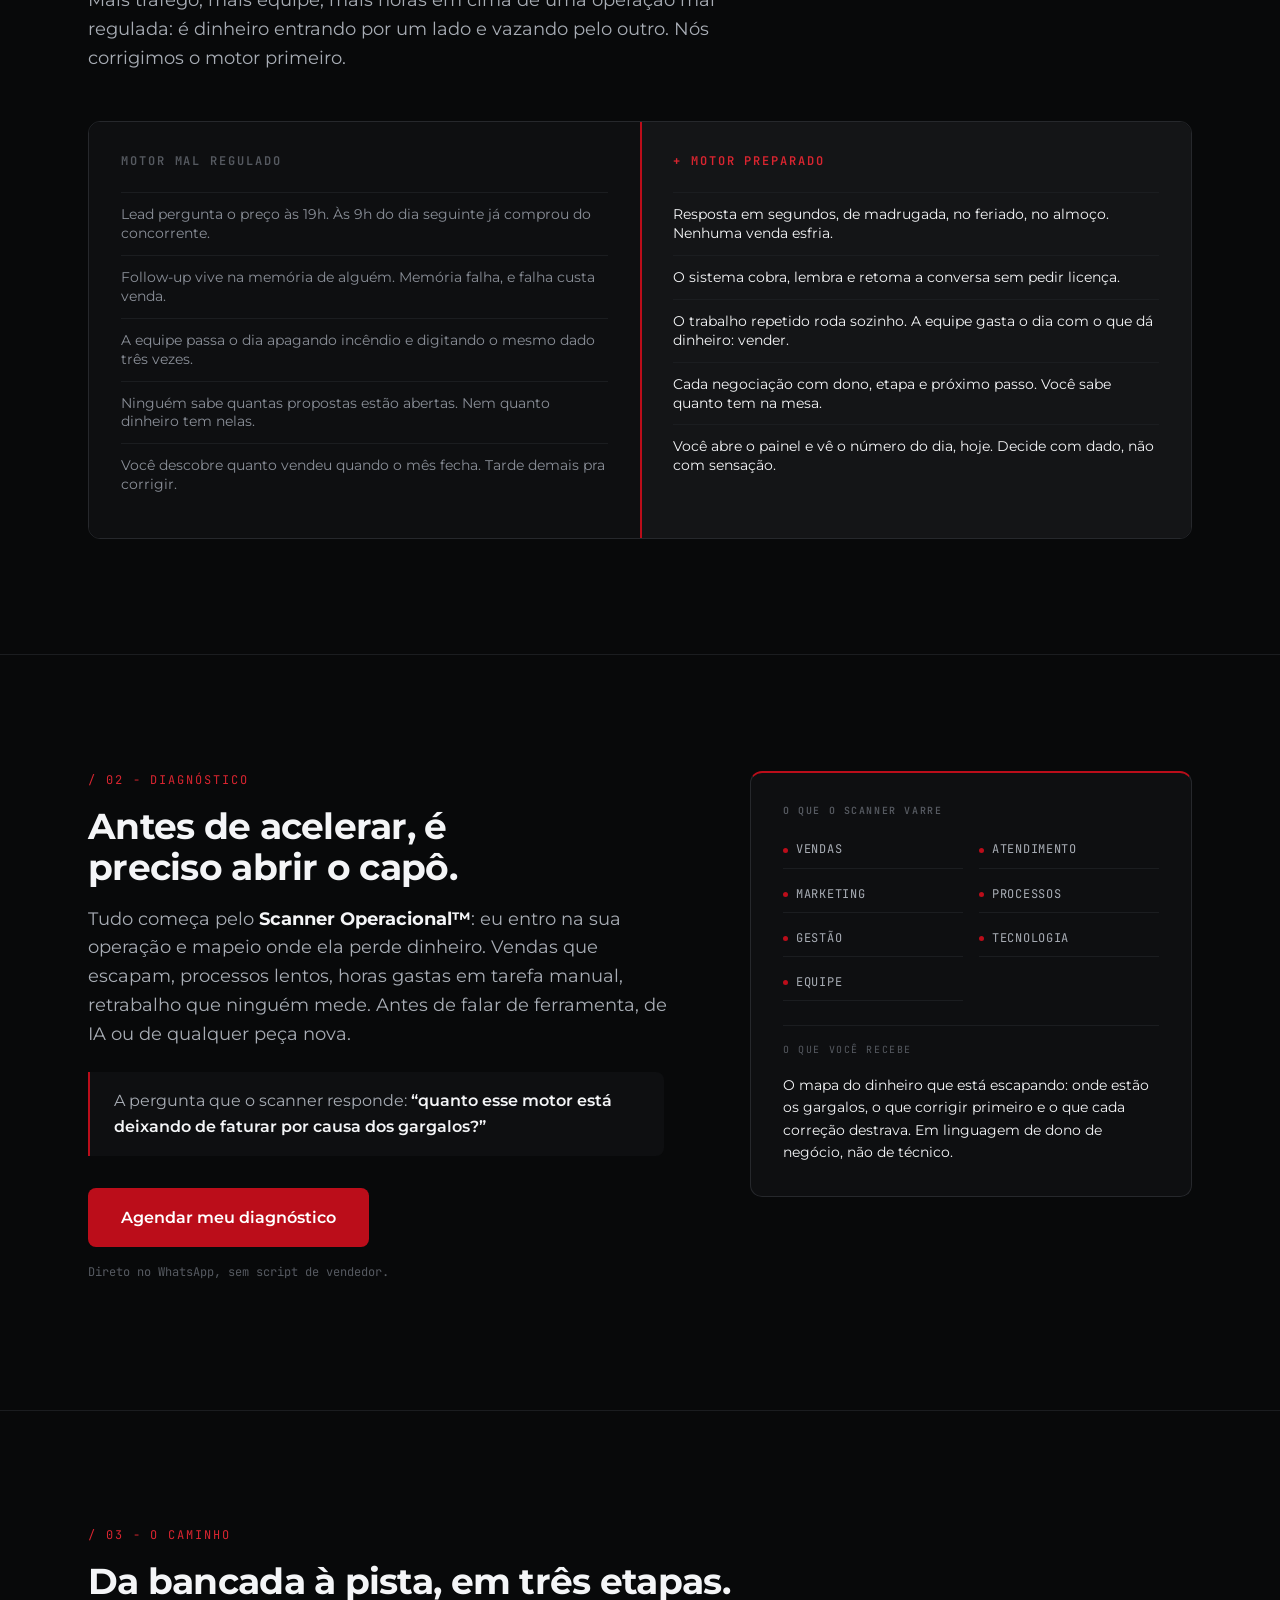
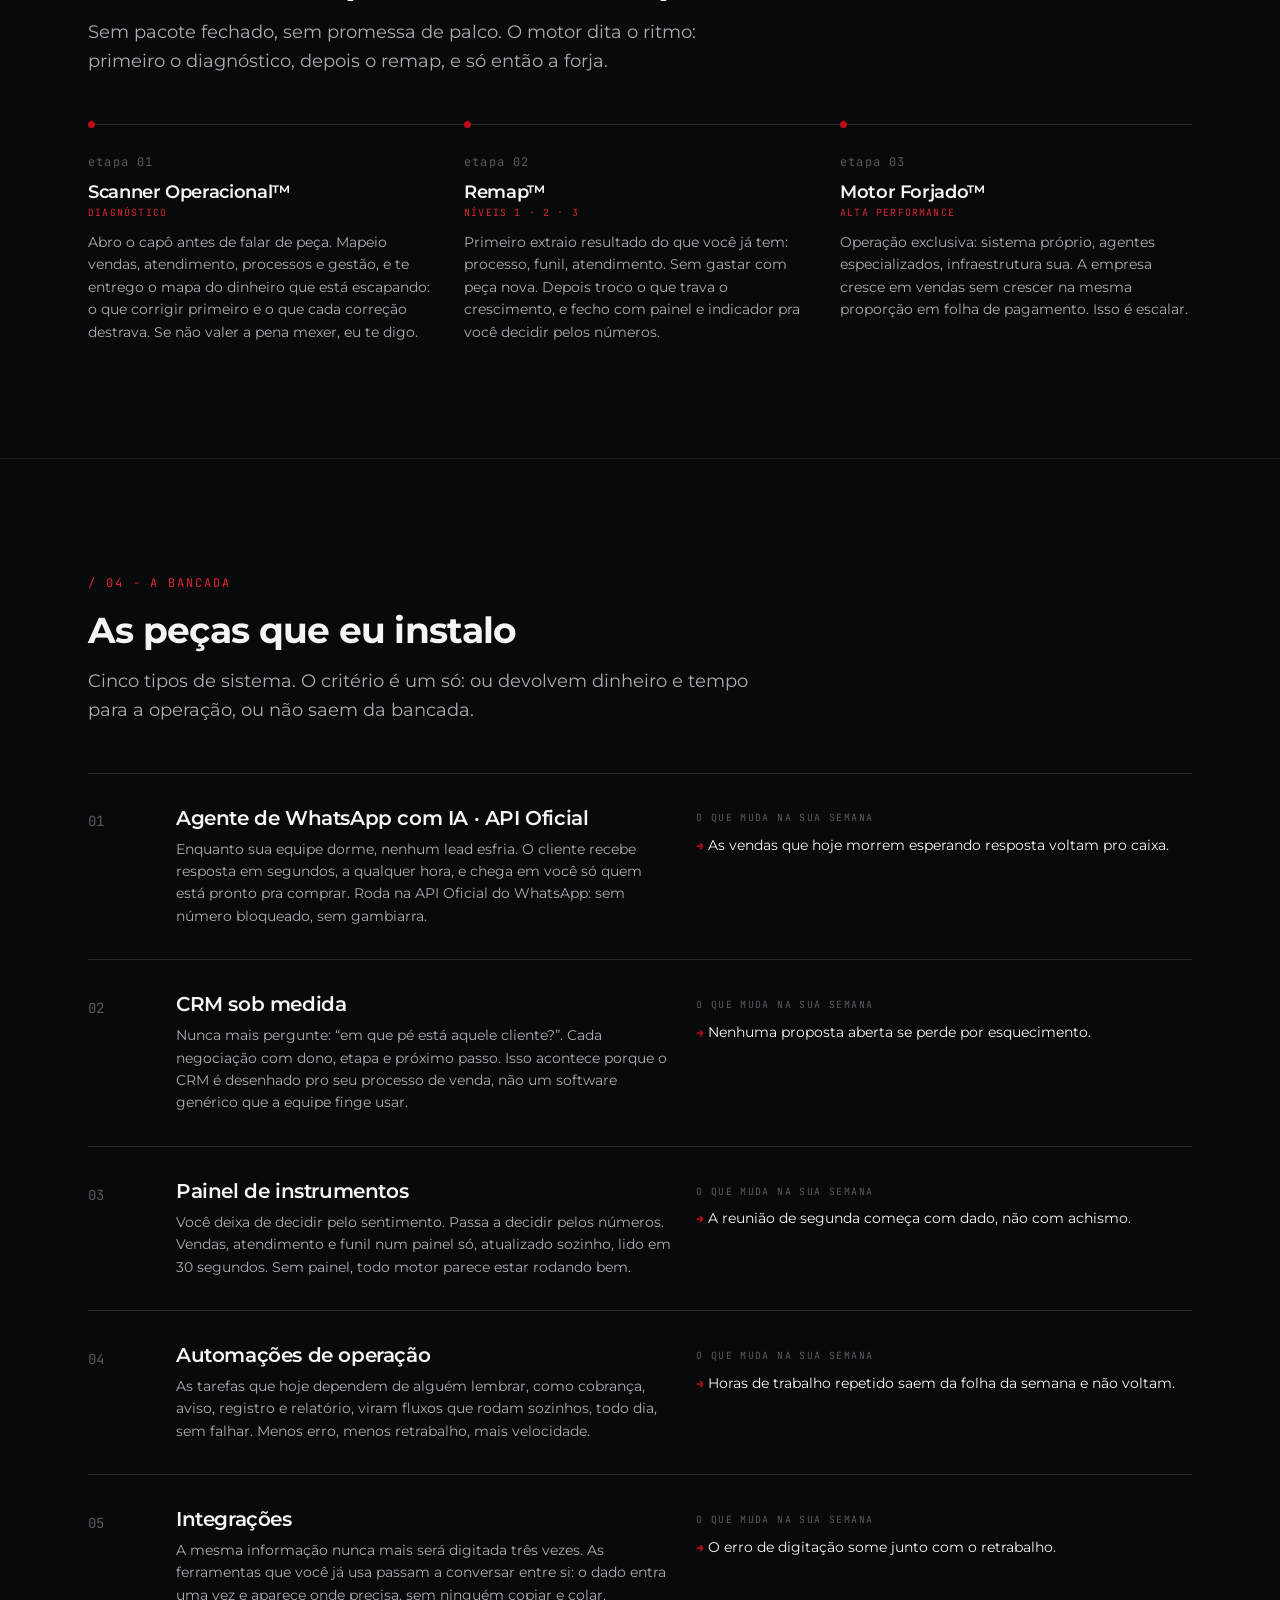
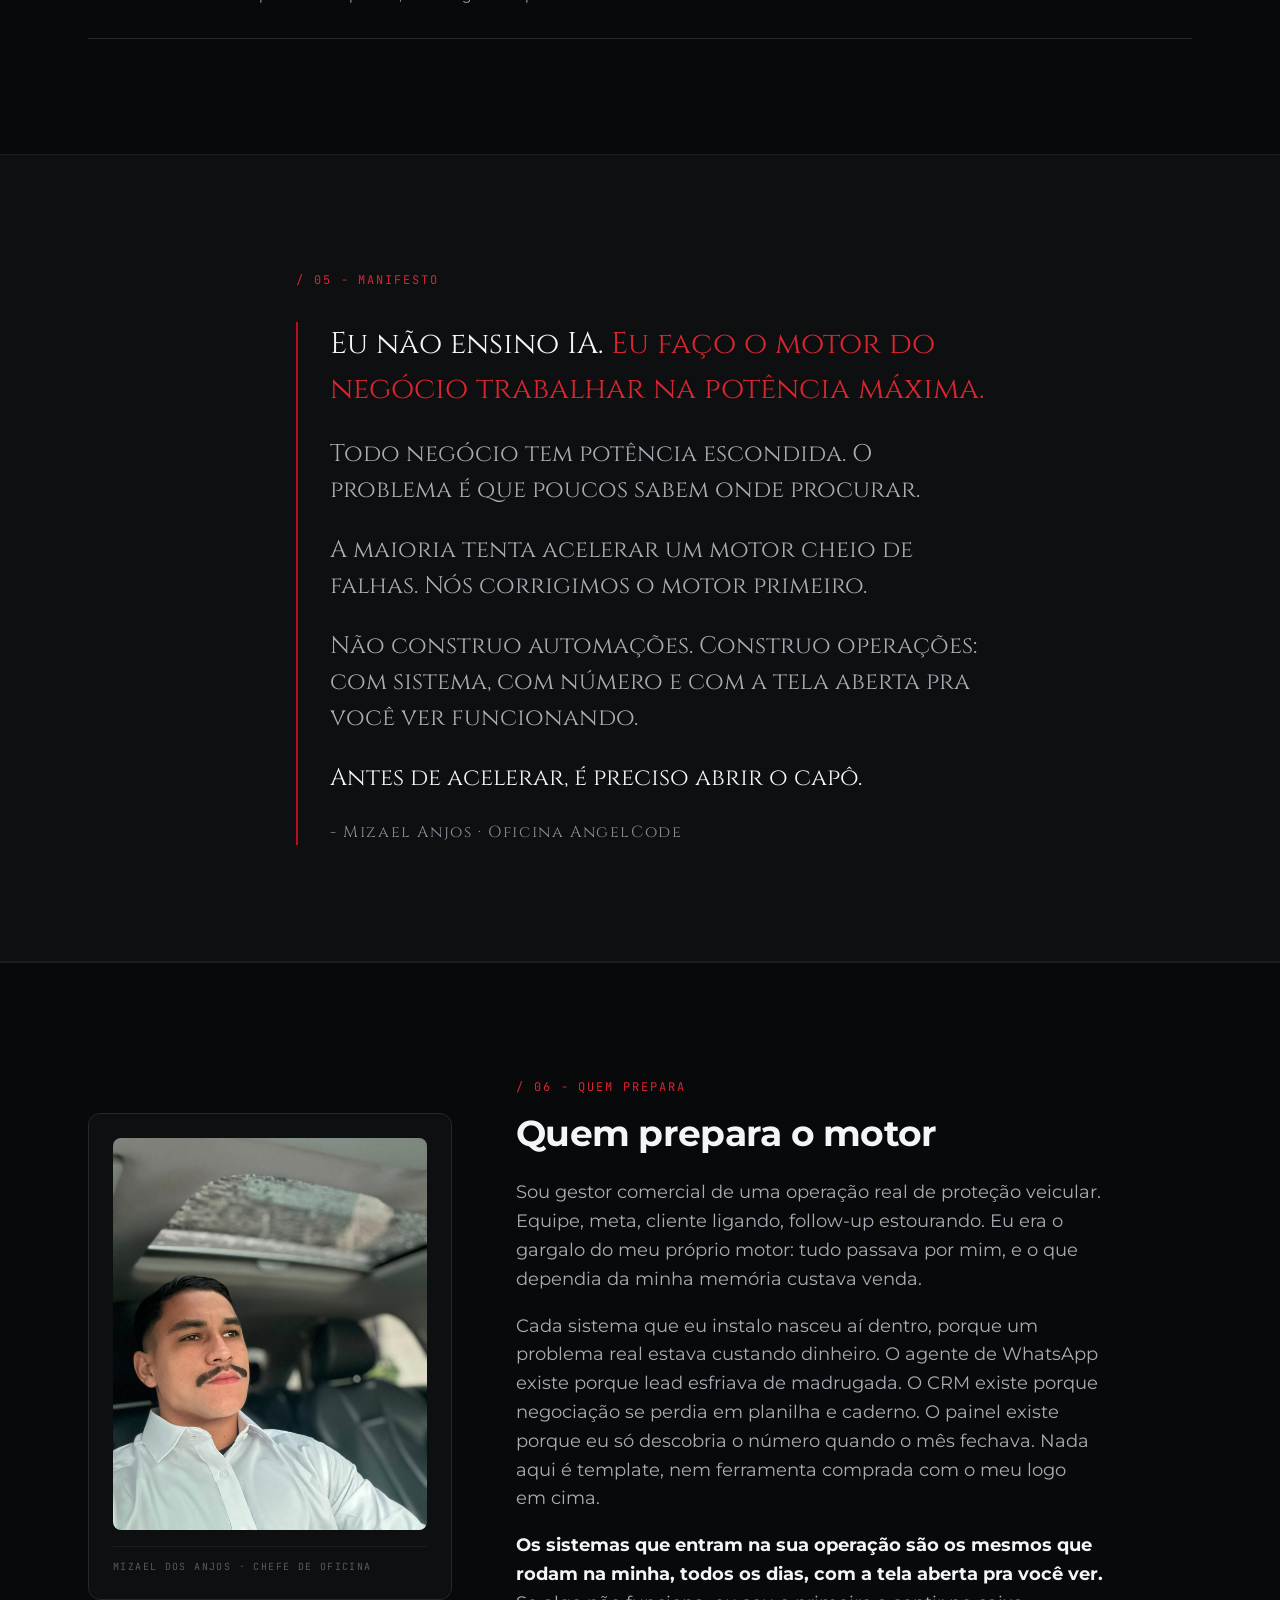
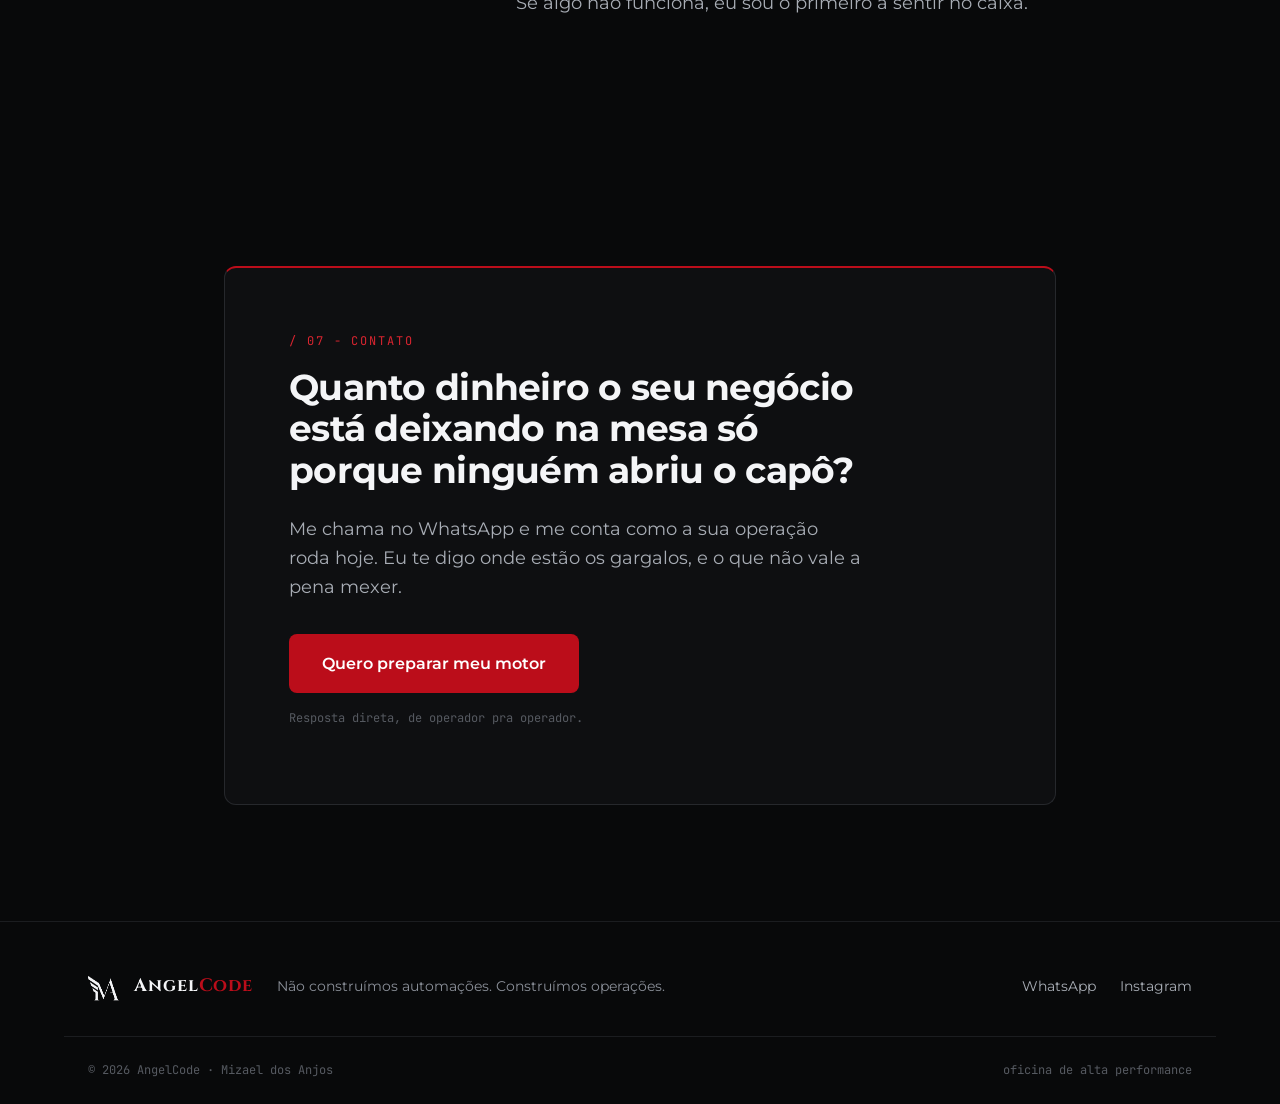
==== commit e45b925f: "Substitui logo pela foto do Mizael na seção 'Quem prepara o motor' - assets/mizael-anjos.jpg adicion" ====
--- a/index.html
+++ b/index.html
@@ -299,8 +299,8 @@
       <div class="container who">
         <figure class="who__visual reveal">
           <img
-            src="assets/logo-metal.png"
-            alt="Marca AngelCode em aplicação metálica"
+            src="assets/mizael-anjos.jpg"
+            alt="Mizael dos Anjos, fundador da AngelCode"
             loading="lazy"
           >
           <figcaption class="num">Mizael dos Anjos · chefe de oficina</figcaption>
--- a/site.css
+++ b/site.css
@@ -694,7 +694,13 @@
   background: var(--ma-grafite-900);
   padding: var(--space-5);
 }
-.who__visual img { width: 100%; }
+.who__visual img {
+  width: 100%;
+  aspect-ratio: 4 / 5;
+  object-fit: cover;
+  object-position: 50% 30%;
+  border-radius: var(--radius-md, 0.5rem);
+}
 .who__visual figcaption {
   margin-top: var(--space-4);
   padding-top: var(--space-3);
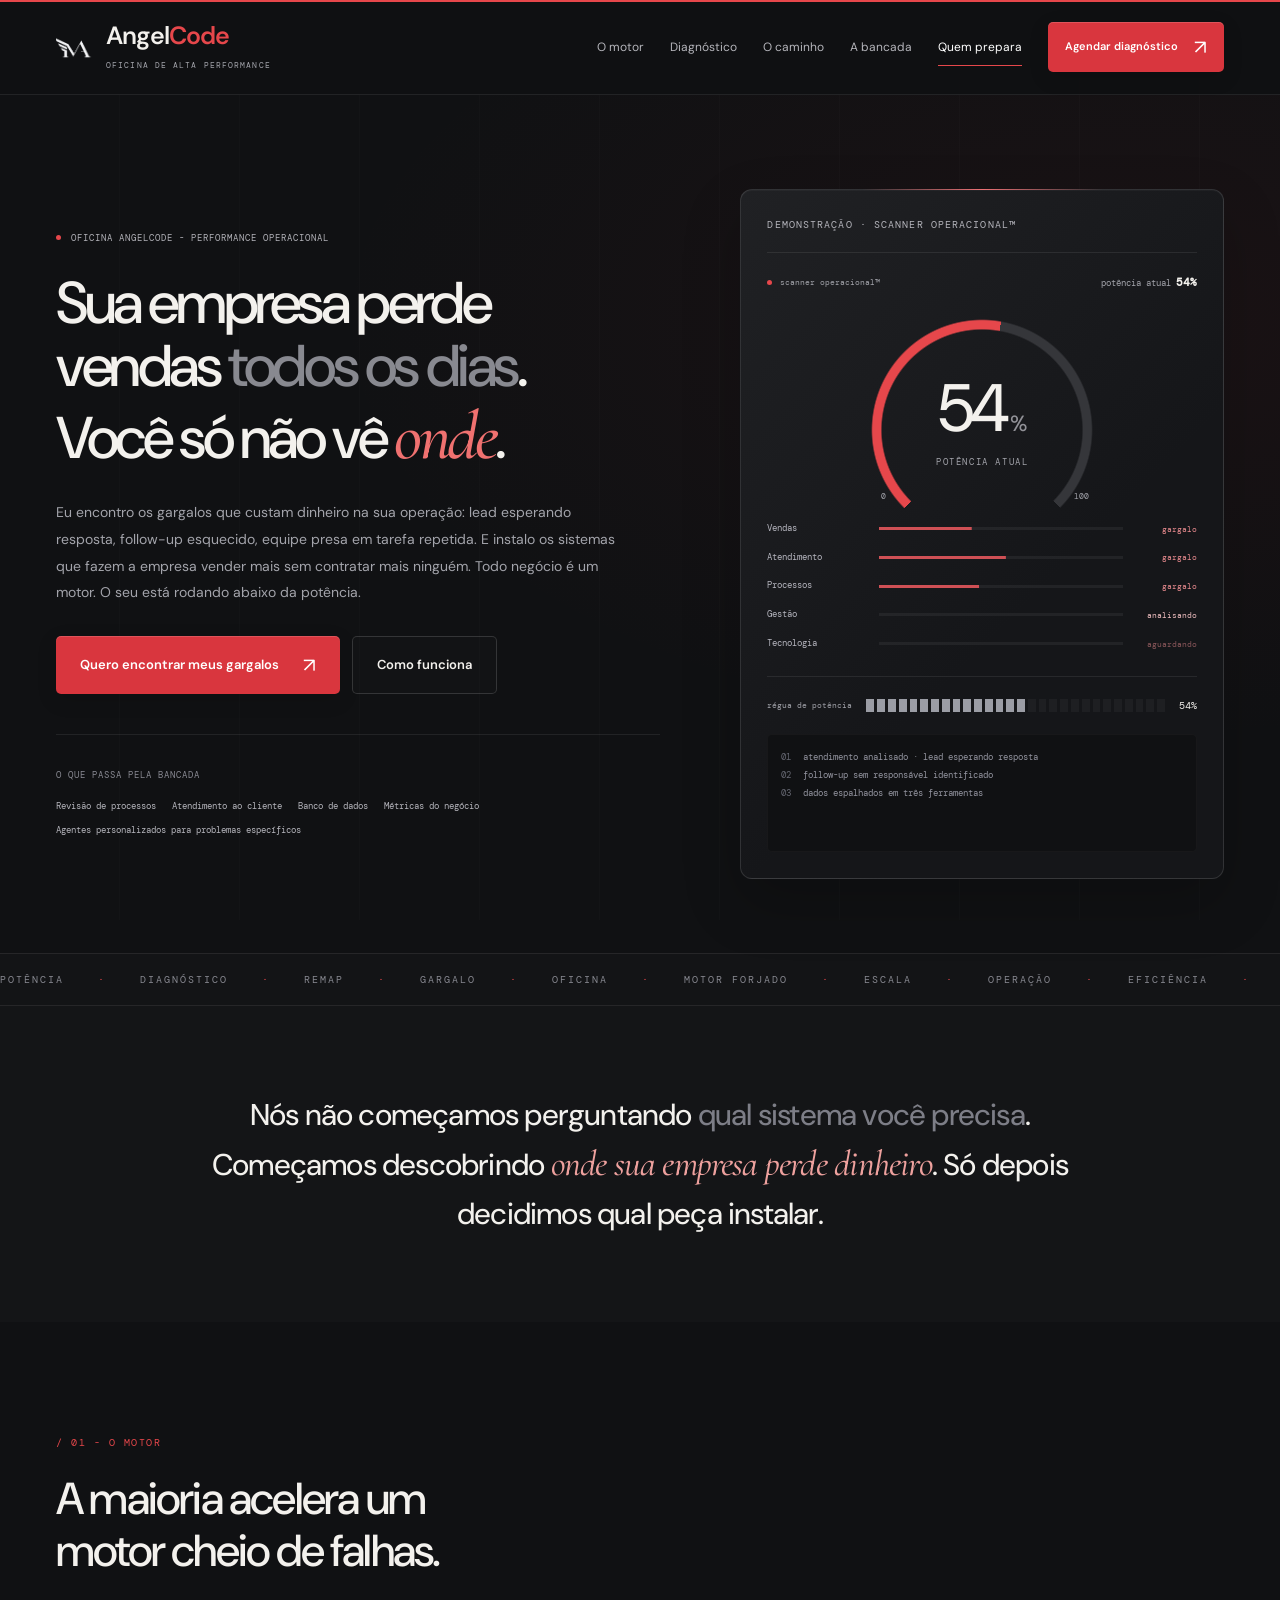
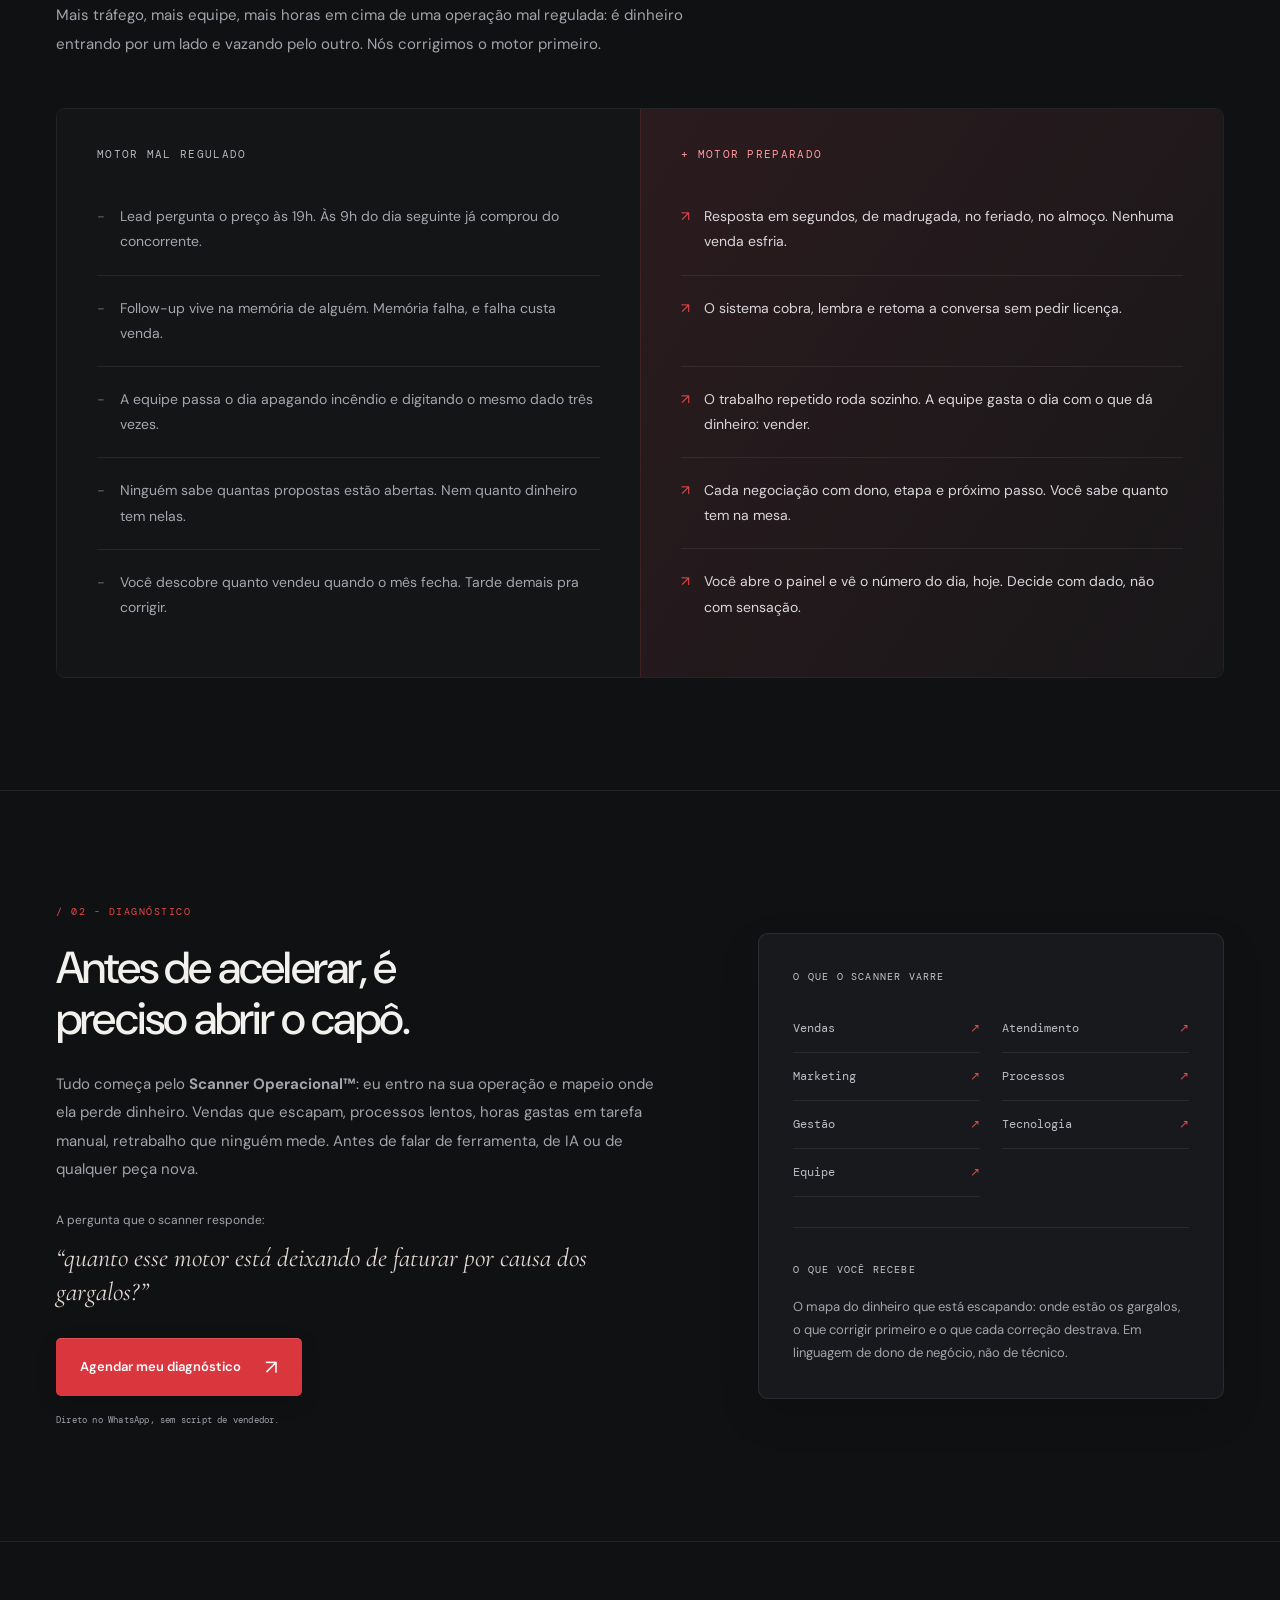
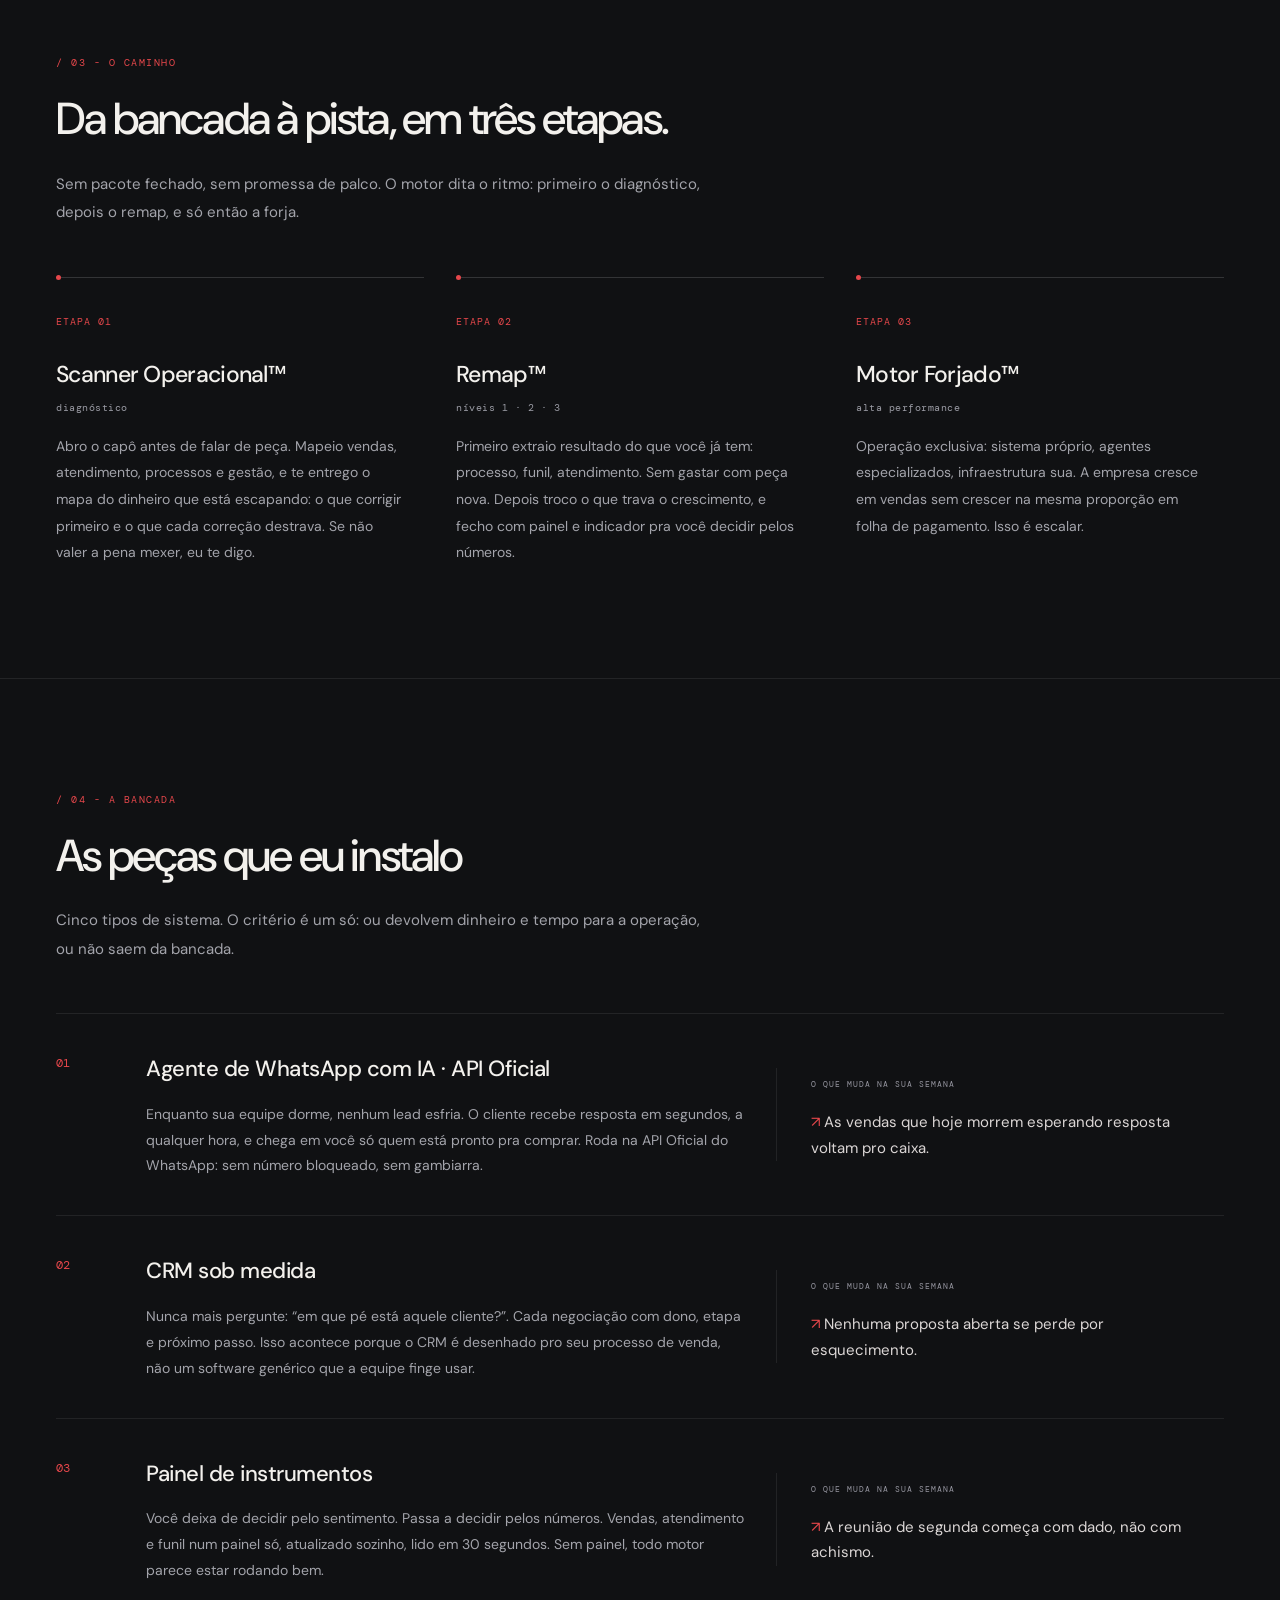
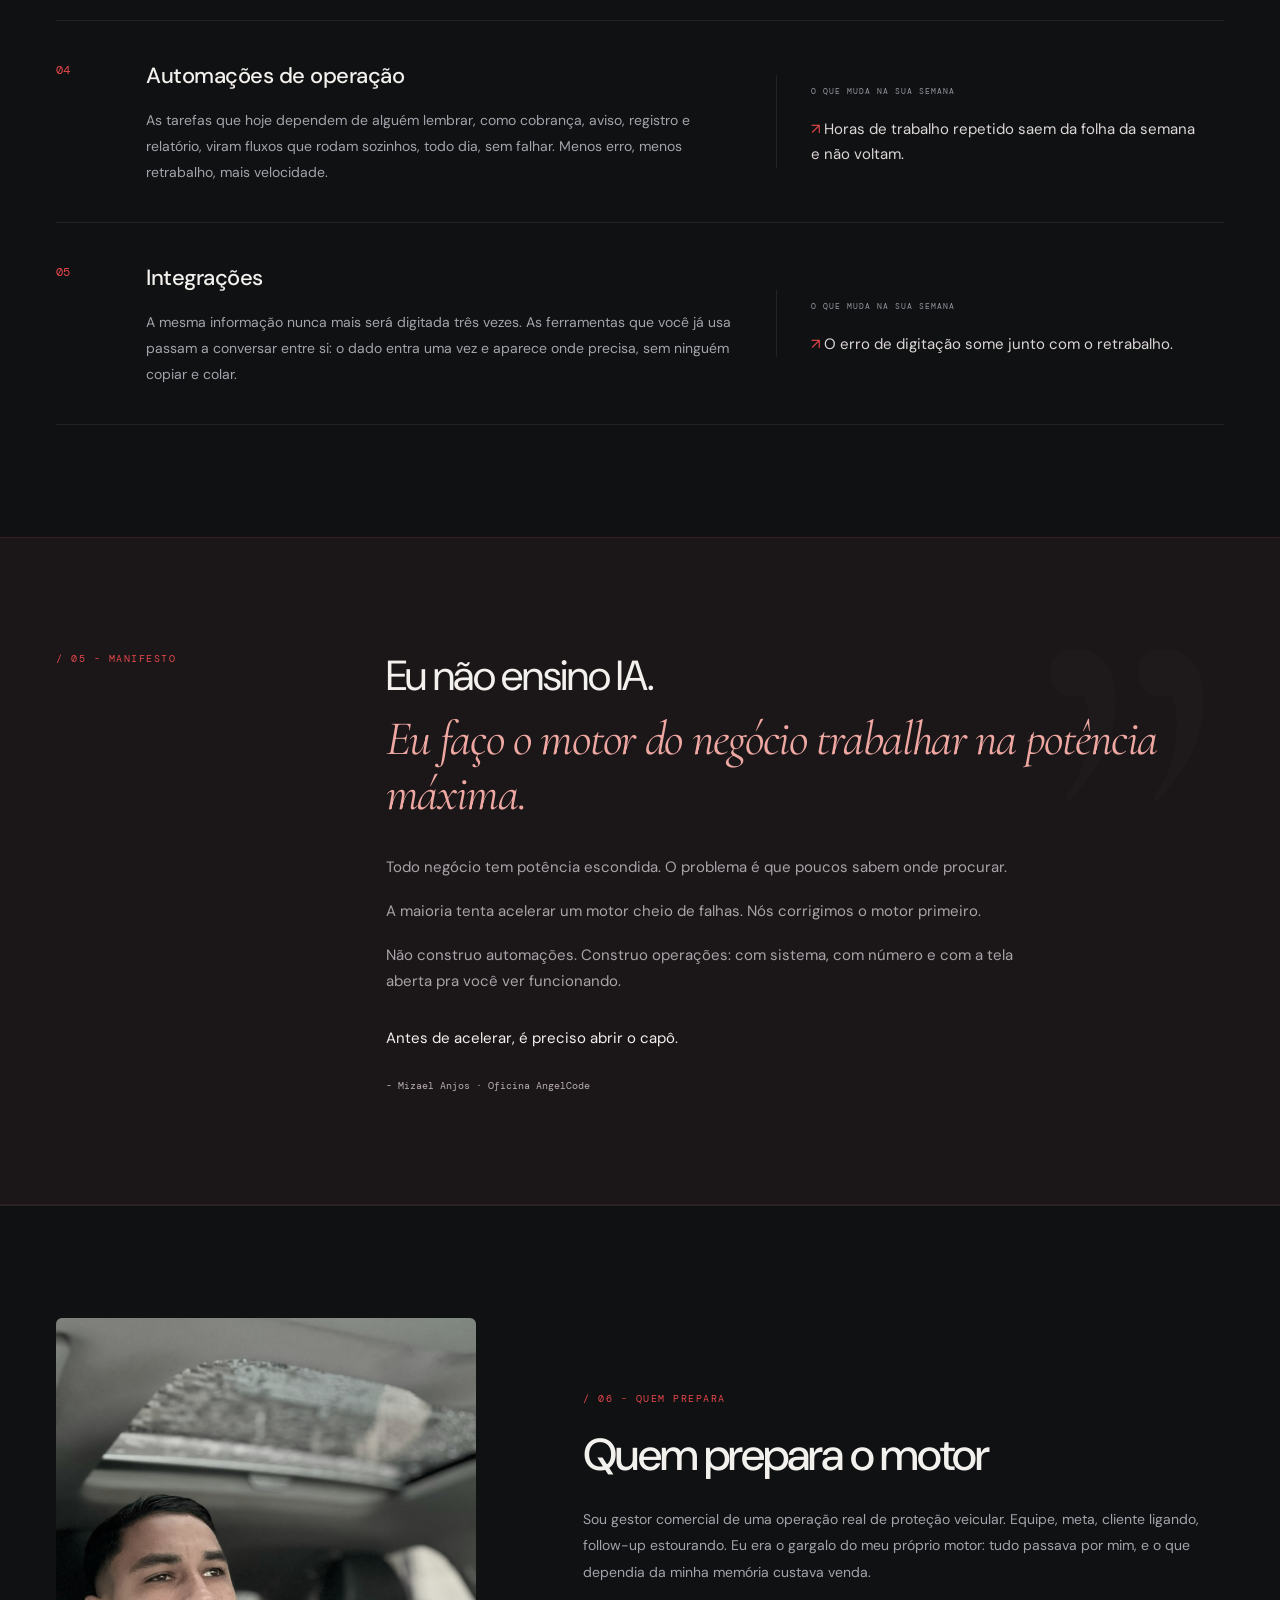
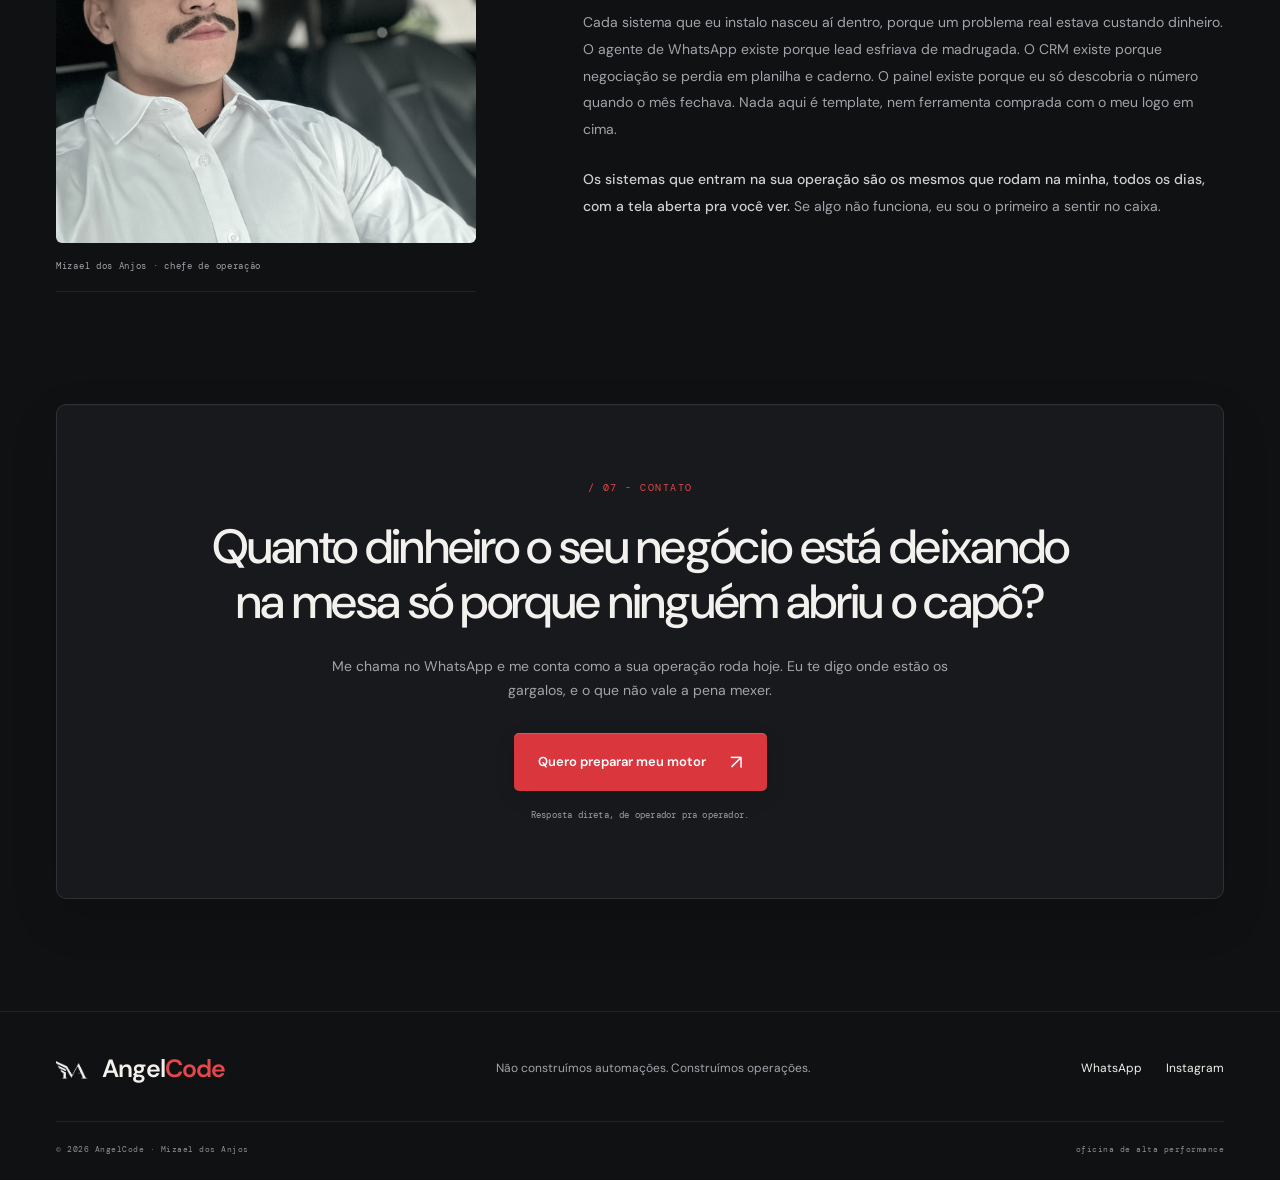
==== commit 84fa3783: "feat: publica site reestilizado de 21/09" ====
--- a/index.html
+++ b/index.html
@@ -21,9 +21,14 @@
 
   <link rel="preload" as="image" href="assets/logo-mark-white.png">
   <link rel="stylesheet" href="styles.css">
-  <link rel="stylesheet" href="site.css">
+  <meta name="robots" content="index, follow">
+  <link rel="preconnect" href="https://fonts.googleapis.com">
+  <link rel="preconnect" href="https://fonts.gstatic.com" crossorigin>
+  <link href="https://fonts.googleapis.com/css2?family=DM+Sans:wght@400;450;500;600;650;700&family=DM+Mono:wght@400;500&family=Cormorant+Garamond:ital,wght@1,500&display=swap" rel="stylesheet">
 </head>
 <body>
+  <!-- Release: site-reestilizado-novo-2026-09-21 -->
+  <div class="intro" aria-hidden="true"><img src="assets/logo-mark-white.png" width="44" height="44" alt=""><span>AngelCode</span><i></i></div>
   <a class="skip-link" href="#main">Ir para o conteúdo</a>
 
   <div class="progress" data-progress aria-hidden="true"></div>
@@ -65,7 +70,7 @@
         <a href="#caminho">O caminho</a>
         <a href="#bancada">A bancada</a>
         <a href="#quem">Quem prepara</a>
-        <a class="btn btn--brand nav__cta" data-whatsapp-link href="https://wa.me/5548996986794">
+        <a class="btn btn--brand nav__cta" data-whatsapp-link href="https://wa.me/5548996986794?text=Quero%20encontrar%20os%20gargalos%20da%20minha%20opera%C3%A7%C3%A3o.">
           Agendar diagnóstico
         </a>
       </nav>
@@ -90,7 +95,7 @@
             Todo negócio é um motor. O seu está rodando abaixo da potência.
           </p>
           <div class="hero__cta">
-            <a class="btn btn--brand btn--xl" data-whatsapp-link href="https://wa.me/5548996986794">
+            <a class="btn btn--brand btn--xl" data-whatsapp-link href="https://wa.me/5548996986794?text=Quero%20encontrar%20os%20gargalos%20da%20minha%20opera%C3%A7%C3%A3o.">
               Quero encontrar meus gargalos
             </a>
             <a class="btn btn--line btn--xl" href="#diagnostico">Como funciona</a>
@@ -98,59 +103,59 @@
           <div class="hero__stack">
             <span class="hero__stack-label num">O que passa pela bancada</span>
             <ul class="hero__stack-items num">
-              <li>WhatsApp API Oficial</li>
-              <li>n8n</li>
-              <li>Supabase</li>
-              <li>CRM sob medida</li>
-              <li>Agentes de IA</li>
+              <li>Revisão de processos</li>
+              <li>Atendimento ao cliente</li>
+              <li>Banco de dados</li>
+              <li>Métricas do negócio</li>
+              <li>Agentes personalizados para problemas específicos</li>
             </ul>
           </div>
         </div>
 
         <!-- Painel: scanner operacional -->
         <aside class="scan reveal reveal--late" data-scan aria-label="Demonstração: scanner operacional diagnosticando um negócio">
-          <header class="scan__bar num">
+          <div class="scan__caption num">Demonstração · Scanner Operacional™</div><header class="scan__bar num">
             <span class="scan__dot"></span>
             <span class="scan__title">scanner operacional&trade;</span>
             <span class="scan__power"><span data-power-label>potência atual</span> <strong data-power>54%</strong></span>
           </header>
 
-          <ul class="scan__areas" aria-hidden="true">
+          <div class="scan__dial" aria-hidden="true"><div class="dial__ring"></div><div class="scan__beam"></div><div class="dial__number"><strong data-dial-value>54</strong><span>%</span><small data-dial-label>potência atual</small></div><span class="dial__min">0</span><span class="dial__max">100</span></div><ul class="scan__areas" aria-hidden="true">
             <li class="scan__area" data-area>
               <span class="scan__label num">Vendas</span>
-              <span class="scan__track"><span class="scan__fill" data-fill></span></span>
-              <span class="scan__status num" data-status>-</span>
+              <span class="scan__track"><span class="scan__fill" style="--fill:0.38" data-fill></span></span>
+              <span class="scan__status num" data-status>gargalo</span>
             </li>
             <li class="scan__area" data-area>
               <span class="scan__label num">Atendimento</span>
-              <span class="scan__track"><span class="scan__fill" data-fill></span></span>
-              <span class="scan__status num" data-status>-</span>
+              <span class="scan__track"><span class="scan__fill" style="--fill:0.52" data-fill></span></span>
+              <span class="scan__status num" data-status>gargalo</span>
             </li>
             <li class="scan__area" data-area>
               <span class="scan__label num">Processos</span>
-              <span class="scan__track"><span class="scan__fill" data-fill></span></span>
-              <span class="scan__status num" data-status>-</span>
+              <span class="scan__track"><span class="scan__fill" style="--fill:0.41" data-fill></span></span>
+              <span class="scan__status num" data-status>gargalo</span>
             </li>
             <li class="scan__area" data-area>
               <span class="scan__label num">Gestão</span>
-              <span class="scan__track"><span class="scan__fill" data-fill></span></span>
-              <span class="scan__status num" data-status>-</span>
+              <span class="scan__track"><span class="scan__fill" style="--fill:0.79" data-fill></span></span>
+              <span class="scan__status num" data-status>regulado</span>
             </li>
             <li class="scan__area" data-area>
               <span class="scan__label num">Tecnologia</span>
-              <span class="scan__track"><span class="scan__fill" data-fill></span></span>
-              <span class="scan__status num" data-status>-</span>
+              <span class="scan__track"><span class="scan__fill" style="--fill:0.34" data-fill></span></span>
+              <span class="scan__status num" data-status>gargalo</span>
             </li>
           </ul>
 
           <div class="gauge" aria-hidden="true">
             <span class="gauge__label num">régua de potência</span>
-            <div class="gauge__bars" data-gauge></div>
+            <div class="gauge__bars" data-gauge><i class="is-on"></i><i class="is-on"></i><i class="is-on"></i><i class="is-on"></i><i class="is-on"></i><i class="is-on"></i><i class="is-on"></i><i class="is-on"></i><i class="is-on"></i><i class="is-on"></i><i class="is-on"></i><i class="is-on"></i><i class="is-on"></i><i class="is-on"></i><i class="is-on"></i><i class=""></i><i class=""></i><i class=""></i><i class=""></i><i class=""></i><i class=""></i><i class=""></i><i class=""></i><i class=""></i><i class=""></i><i class=""></i><i class=""></i><i class=""></i></div>
             <span class="gauge__read num" data-gauge-read>54%</span>
           </div>
 
           <div class="oplog num" aria-hidden="true">
-            <div class="oplog__lines" data-log></div>
+            <div class="oplog__lines" data-log><p><span>01</span> atendimento analisado · lead esperando resposta</p><p><span>02</span> follow-up sem responsável identificado</p><p><span>03</span> dados espalhados em três ferramentas</p><p><span>04</span> 14h semanais em tarefas repetidas</p><p><span>05</span> plano de correção gerado · <strong>91% projetado</strong></p></div>
           </div>
         </aside>
       </div>
@@ -158,7 +163,7 @@
 
     <!-- fita técnica (léxico da oficina) -->
     <div class="tape" aria-hidden="true">
-      <div class="tape__track" data-tape></div>
+      <div class="tape__track" data-tape><div class="tape__seq"><span>potência</span><span class="tape__dot">·</span><span>diagnóstico</span><span class="tape__dot">·</span><span>remap</span><span class="tape__dot">·</span><span>gargalo</span><span class="tape__dot">·</span><span>oficina</span><span class="tape__dot">·</span><span>motor forjado</span><span class="tape__dot">·</span><span>escala</span><span class="tape__dot">·</span><span>operação</span><span class="tape__dot">·</span><span>eficiência</span><span class="tape__dot">·</span><span>alta performance</span><span class="tape__dot">·</span></div><div class="tape__seq"><span>potência</span><span class="tape__dot">·</span><span>diagnóstico</span><span class="tape__dot">·</span><span>remap</span><span class="tape__dot">·</span><span>gargalo</span><span class="tape__dot">·</span><span>oficina</span><span class="tape__dot">·</span><span>motor forjado</span><span class="tape__dot">·</span><span>escala</span><span class="tape__dot">·</span><span>operação</span><span class="tape__dot">·</span><span>eficiência</span><span class="tape__dot">·</span><span>alta performance</span><span class="tape__dot">·</span></div></div>
     </div>
 
     <!-- ══════════ FRASE-PONTE (método em uma frase) ══════════ -->
@@ -189,11 +194,11 @@
         <div class="shift reveal reveal--late">
           <div class="shift__col shift__col--before">
             <h3 class="shift__label num">Motor mal regulado</h3>
-            <ul id="shift-before"></ul>
+            <ul id="shift-before"><li>Lead pergunta o preço às 19h. Às 9h do dia seguinte já comprou do concorrente.</li><li>Follow-up vive na memória de alguém. Memória falha, e falha custa venda.</li><li>A equipe passa o dia apagando incêndio e digitando o mesmo dado três vezes.</li><li>Ninguém sabe quantas propostas estão abertas. Nem quanto dinheiro tem nelas.</li><li>Você descobre quanto vendeu quando o mês fecha. Tarde demais pra corrigir.</li></ul>
           </div>
           <div class="shift__col shift__col--after">
             <h3 class="shift__label num">+ motor preparado</h3>
-            <ul id="shift-after"></ul>
+            <ul id="shift-after"><li>Resposta em segundos, de madrugada, no feriado, no almoço. Nenhuma venda esfria.</li><li>O sistema cobra, lembra e retoma a conversa sem pedir licença.</li><li>O trabalho repetido roda sozinho. A equipe gasta o dia com o que dá dinheiro: vender.</li><li>Cada negociação com dono, etapa e próximo passo. Você sabe quanto tem na mesa.</li><li>Você abre o painel e vê o número do dia, hoje. Decide com dado, não com sensação.</li></ul>
           </div>
         </div>
       </div>
@@ -216,7 +221,7 @@
             <em>“quanto esse motor está deixando de faturar por causa dos gargalos?”</em>
           </p>
           <div class="hero__cta">
-            <a class="btn btn--brand btn--xl" data-whatsapp-link href="https://wa.me/5548996986794">
+            <a class="btn btn--brand btn--xl" data-whatsapp-link href="https://wa.me/5548996986794?text=Quero%20encontrar%20os%20gargalos%20da%20minha%20opera%C3%A7%C3%A3o.">
               Agendar meu diagnóstico
             </a>
           </div>
@@ -225,7 +230,7 @@
 
         <aside class="diag__card reveal reveal--late">
           <h3 class="diag__card-title num">o que o scanner varre</h3>
-          <ul class="diag__list num" id="diag-areas"></ul>
+          <ul class="diag__list num" id="diag-areas"><li>Vendas</li><li>Atendimento</li><li>Marketing</li><li>Processos</li><li>Gestão</li><li>Tecnologia</li><li>Equipe</li></ul>
           <div class="diag__deliver">
             <span class="diag__card-title num">o que você recebe</span>
             <p>
@@ -249,7 +254,22 @@
             primeiro o diagnóstico, depois o remap, e só então a forja.
           </p>
         </header>
-        <ol class="steps steps--three" id="steps"></ol>
+        <ol class="steps steps--three" id="steps">
+      <li class="step reveal" style="--i:0">
+        <span class="step__num">etapa 01</span>
+        <h3>Scanner Operacional&trade;<small>diagnóstico</small></h3>
+        <p>Abro o capô antes de falar de peça. Mapeio vendas, atendimento, processos e gestão, e te entrego o mapa do dinheiro que está escapando: o que corrigir primeiro e o que cada correção destrava. Se não valer a pena mexer, eu te digo.</p>
+      </li>
+      <li class="step reveal" style="--i:1">
+        <span class="step__num">etapa 02</span>
+        <h3>Remap&trade;<small>níveis 1 · 2 · 3</small></h3>
+        <p>Primeiro extraio resultado do que você já tem: processo, funil, atendimento. Sem gastar com peça nova. Depois troco o que trava o crescimento, e fecho com painel e indicador pra você decidir pelos números.</p>
+      </li>
+      <li class="step reveal" style="--i:2">
+        <span class="step__num">etapa 03</span>
+        <h3>Motor Forjado&trade;<small>alta performance</small></h3>
+        <p>Operação exclusiva: sistema próprio, agentes especializados, infraestrutura sua. A empresa cresce em vendas sem crescer na mesma proporção em folha de pagamento. Isso é escalar.</p>
+      </li></ol>
       </div>
     </section>
 
@@ -264,7 +284,62 @@
             para a operação, ou não saem da bancada.
           </p>
         </header>
-        <div class="ledger" id="systems"></div>
+        <div class="ledger" id="systems">
+      <article class="row reveal" style="--i:0">
+        <span class="row__idx">01</span>
+        <div class="row__main">
+          <h3>Agente de WhatsApp com IA · API Oficial</h3>
+          <p>Enquanto sua equipe dorme, nenhum lead esfria. O cliente recebe resposta em segundos, a qualquer hora, e chega em você só quem está pronto pra comprar. Roda na API Oficial do WhatsApp: sem número bloqueado, sem gambiarra.</p>
+        </div>
+        <div class="row__gain">
+          <span class="row__gain-label">o que muda na sua semana</span>
+          <p>As vendas que hoje morrem esperando resposta voltam pro caixa.</p>
+        </div>
+      </article>
+      <article class="row reveal" style="--i:1">
+        <span class="row__idx">02</span>
+        <div class="row__main">
+          <h3>CRM sob medida</h3>
+          <p>Nunca mais pergunte: “em que pé está aquele cliente?”. Cada negociação com dono, etapa e próximo passo. Isso acontece porque o CRM é desenhado pro seu processo de venda, não um software genérico que a equipe finge usar.</p>
+        </div>
+        <div class="row__gain">
+          <span class="row__gain-label">o que muda na sua semana</span>
+          <p>Nenhuma proposta aberta se perde por esquecimento.</p>
+        </div>
+      </article>
+      <article class="row reveal" style="--i:2">
+        <span class="row__idx">03</span>
+        <div class="row__main">
+          <h3>Painel de instrumentos</h3>
+          <p>Você deixa de decidir pelo sentimento. Passa a decidir pelos números. Vendas, atendimento e funil num painel só, atualizado sozinho, lido em 30 segundos. Sem painel, todo motor parece estar rodando bem.</p>
+        </div>
+        <div class="row__gain">
+          <span class="row__gain-label">o que muda na sua semana</span>
+          <p>A reunião de segunda começa com dado, não com achismo.</p>
+        </div>
+      </article>
+      <article class="row reveal" style="--i:3">
+        <span class="row__idx">04</span>
+        <div class="row__main">
+          <h3>Automações de operação</h3>
+          <p>As tarefas que hoje dependem de alguém lembrar, como cobrança, aviso, registro e relatório, viram fluxos que rodam sozinhos, todo dia, sem falhar. Menos erro, menos retrabalho, mais velocidade.</p>
+        </div>
+        <div class="row__gain">
+          <span class="row__gain-label">o que muda na sua semana</span>
+          <p>Horas de trabalho repetido saem da folha da semana e não voltam.</p>
+        </div>
+      </article>
+      <article class="row reveal" style="--i:4">
+        <span class="row__idx">05</span>
+        <div class="row__main">
+          <h3>Integrações</h3>
+          <p>A mesma informação nunca mais será digitada três vezes. As ferramentas que você já usa passam a conversar entre si: o dado entra uma vez e aparece onde precisa, sem ninguém copiar e colar.</p>
+        </div>
+        <div class="row__gain">
+          <span class="row__gain-label">o que muda na sua semana</span>
+          <p>O erro de digitação some junto com o retrabalho.</p>
+        </div>
+      </article></div>
       </div>
     </section>
 
@@ -301,9 +376,9 @@
           <img
             src="assets/mizael-anjos.jpg"
             alt="Mizael dos Anjos, fundador da AngelCode"
-            loading="lazy"
+            loading="lazy" width="768" height="1024"
           >
-          <figcaption class="num">Mizael dos Anjos · chefe de oficina</figcaption>
+          <figcaption class="num">Mizael dos Anjos · chefe de operação</figcaption>
         </figure>
         <div class="who__copy reveal reveal--late">
           <p class="sec__tag num">/ 06 - quem prepara</p>
@@ -342,7 +417,7 @@
             Me chama no WhatsApp e me conta como a sua operação roda hoje. Eu te digo
             onde estão os gargalos, e o que não vale a pena mexer.
           </p>
-          <a class="btn btn--brand btn--xl" data-whatsapp-link href="https://wa.me/5548996986794">
+          <a class="btn btn--brand btn--xl" data-whatsapp-link href="https://wa.me/5548996986794?text=Quero%20encontrar%20os%20gargalos%20da%20minha%20opera%C3%A7%C3%A3o.">
             Quero preparar meu motor
           </a>
           <p class="finale__note num">Resposta direta, de operador pra operador.</p>
@@ -368,12 +443,12 @@
       </a>
       <p class="foot__tagline">Não construímos automações. Construímos operações.</p>
       <nav class="foot__links" aria-label="Contato">
-        <a data-whatsapp-link href="https://wa.me/5548996986794">WhatsApp</a>
+        <a data-whatsapp-link href="https://wa.me/5548996986794?text=Quero%20encontrar%20os%20gargalos%20da%20minha%20opera%C3%A7%C3%A3o.">WhatsApp</a>
         <a data-instagram-link href="https://instagram.com/mizael.anjos_">Instagram</a>
       </nav>
     </div>
     <div class="container foot__base num">
-      <span>&copy; <span id="year"></span> AngelCode · Mizael dos Anjos</span>
+      <span>&copy; <span id="year">2026</span> AngelCode · Mizael dos Anjos</span>
       <span>oficina de alta performance</span>
     </div>
   </footer>
--- a/styles.css
+++ b/styles.css
@@ -1,12 +1,20 @@
-/* ============================================================
-   Mizael Anjos — Design System
-   Ponto de entrada de CSS global. Consumidores linkam apenas este arquivo.
-   Mantenha-o como uma lista de @import (sem regras inline).
-   ============================================================ */
+:root{color-scheme:dark;--bg:#101113;--surface:#18191c;--text:#f3f1ed;--muted:#a3a4ab;--line:#ffffff14;--red:#e6474b;--ease:cubic-bezier(.22,1,.36,1);--mono:'DM Mono',monospace;--serif:'Cormorant Garamond',Georgia,serif}
+*{box-sizing:border-box}html{scroll-behavior:smooth;scroll-padding-top:110px}body{margin:0;background:var(--bg);color:var(--text);font:16px/1.75 'DM Sans',sans-serif;-webkit-font-smoothing:antialiased}a{color:inherit;text-decoration:none}button{font:inherit}img{display:block;max-width:100%}h1,h2,h3,p,figure,blockquote{margin:0}ul,ol{list-style:none;padding:0;margin:0}a,button{-webkit-tap-highlight-color:transparent}a:focus-visible,button:focus-visible{outline:2px solid var(--red);outline-offset:6px}a:active,button:active{transform:translateY(1px)}::selection{background:#a82730;color:white}.container{width:min(1280px,calc(100% - 112px));margin-inline:auto}.num{font-family:var(--mono)}.skip-link{position:fixed;top:12px;left:16px;z-index:100;background:var(--text);color:var(--bg);padding:10px 20px;transform:translateY(-150%)}.skip-link:focus{transform:none}.bg-field{position:absolute;inset:0 0 auto;height:920px;pointer-events:none;overflow:hidden;background:radial-gradient(ellipse at 88% 35%,#a1232913,transparent 50%)}.bg-field__grid{position:absolute;inset:0;background:linear-gradient(90deg,transparent calc(100% - 1px),#ffffff03 0);background-size:120px 100%}.topbar{position:sticky;top:0;z-index:30;background:#101113f5;border-bottom:1px solid var(--line)}.topbar__inner{height:94px;display:flex;align-items:center;justify-content:space-between;gap:28px}.brand{display:flex;align-items:center;gap:12px;flex-shrink:0}.brand__mark{object-fit:contain}.brand__stack{display:flex;flex-direction:column}.brand__name{font-size:25px;line-height:1.1;letter-spacing:-1px;font-weight:600}.brand__name em{font-style:normal;color:var(--red)}.brand__sub{font-size:8px;letter-spacing:1.1px;margin-top:8px;text-transform:uppercase;color:var(--muted)}.nav{display:flex;align-items:center;gap:26px;font-size:12px}.nav>a:not(.btn){color:#b5b5bb;position:relative}.nav>a:not(.btn):hover,.nav a[aria-current]{color:white}.nav>a:not(.btn)::after{content:'';position:absolute;bottom:-8px;left:0;width:100%;height:1px;background:var(--red);transform:scaleX(0);transform-origin:left;transition:transform .25s var(--ease)}.nav>a:hover::after,.nav a[aria-current]::after{transform:scaleX(1)}.menu-btn{display:none}.btn{display:inline-flex;align-items:center;justify-content:center;gap:24px;min-height:54px;padding:15px 24px;border-radius:5px;font-size:13px;font-weight:600;line-height:1.4;transition:transform .25s var(--ease);position:relative}.btn--brand{background:#d9363e;color:#fff;box-shadow:inset 0 1px #ffffff26,0 6px 20px #0002}.btn--brand::after{content:'↗';font-size:20px;font-weight:400;transition:transform .25s var(--ease)}.btn:hover{transform:translateY(-3px)}.btn:hover::after{transform:translate(2px,-2px)}.btn:active{transform:translateY(1px)}.nav__cta{min-height:42px;padding:11px 17px;font-size:11px;gap:16px}.btn--line{border:1px solid #ffffff24;background:#ffffff03}.hero{position:relative;padding:94px 0 74px}.hero__frame{display:grid;grid-template-columns:1.25fr 1fr;gap:80px;align-items:center}.kicker,.sec__tag{color:var(--red);font-size:10px;letter-spacing:1.5px;text-transform:uppercase;line-height:1.8}.kicker{display:flex;align-items:center;gap:10px;color:#b2b2b8;letter-spacing:1px;font-size:9px}.kicker__dot,.scan__dot{width:5px;height:5px;background:var(--red);border-radius:50%;flex:none}.hero__h1{font-size:clamp(44px,4.6vw,68px);font-weight:500;letter-spacing:-3.4px;line-height:1.08;margin:26px 0}.hero__dim{color:#888990}.hero__h1 em{font-family:var(--serif);color:#f07170;font-weight:500;font-size:1.17em}.hero__sub{font-size:14px;line-height:1.9;color:var(--muted);max-width:570px}.hero__cta{display:flex;gap:12px;flex-wrap:wrap;margin-top:30px}.hero__stack{margin-top:40px;padding-top:24px;border-top:1px solid var(--line)}.hero__stack-label{font-size:9px;letter-spacing:1px;text-transform:uppercase;color:#898a93}.hero__stack-items{display:flex;gap:8px 16px;flex-wrap:wrap;margin-top:12px;font-size:9px;color:#b5b5bc}.hero__copy{animation:enter .8s var(--ease) both}.scan{position:relative;border:1px solid #ffffff1f;border-radius:12px;background:linear-gradient(135deg,#202124,#151619 60%);box-shadow:0 24px 60px #0003,inset 0 1px #ffffff08;padding:26px;animation:enter 1s .15s var(--ease) both}.scan::before{content:'';position:absolute;left:25%;right:25%;top:-1px;height:1px;background:linear-gradient(90deg,transparent,#ec7175,transparent)}.scan__caption{font-size:9px;text-transform:uppercase;letter-spacing:1.1px;color:#b4b4bb;border-bottom:1px solid var(--line);padding-bottom:18px}.scan__bar{display:flex;align-items:center;gap:8px;font-size:9px;padding-top:20px;color:var(--muted)}.scan__power{margin-left:auto;font-size:9px}.scan__power strong{color:var(--text);font-size:11px}.scan__title{font-size:8px}.scan__dial{height:205px;position:relative;max-width:280px;margin:14px auto 0;overflow:hidden}.dial__ring{position:absolute;inset:12px 14px auto;aspect-ratio:1;border-radius:50%;background:conic-gradient(from 225deg,#e6474b 0deg,#e6474b 145deg,#35363a 145deg,#35363a 270deg,transparent 270deg);mask:radial-gradient(transparent 63%,#000 64%,#000 69%,transparent 70%)}.dial__ring::after{content:'';position:absolute;inset:21px;border-radius:50%;border:1px dashed #ffffff3b}.dial__number{position:absolute;left:0;right:0;top:69px;text-align:center;font-size:67px;line-height:1;font-weight:450;letter-spacing:-4px}.dial__number>span{font-size:22px;color:#919197;letter-spacing:0;margin-left:4px}.dial__number small{display:block;font:9px var(--mono);text-transform:uppercase;letter-spacing:1.6px;color:var(--muted);margin-top:14px}.dial__min,.dial__max{position:absolute;bottom:12px;font:8px var(--mono);color:var(--muted)}.dial__min{left:30px}.dial__max{right:24px}.scan__areas{display:grid;gap:13px;padding:10px 0 24px}.scan__area{display:grid;grid-template-columns:100px 1fr 62px;align-items:center;gap:12px;font-size:9px}.scan__label{color:#b6b6bf}.scan__track{height:3px;background:#ffffff0e;overflow:hidden}.scan__fill{display:block;height:100%;background:#cf5055;transform:scaleX(var(--fill));transform-origin:left;animation:meter .9s .25s var(--ease) both}.scan__status{font-size:8px;color:#ed8d91;text-align:right}.scan__area:nth-child(4) .scan__fill{background:#a1aaa5}.scan__area:nth-child(4) .scan__status{color:#b4c1b8}.gauge{border-top:1px solid var(--line);padding:20px 0;display:flex;gap:14px;align-items:center}.gauge__label{font-size:8px;color:var(--muted)}.gauge__bars{display:flex;gap:3px;flex:1;height:13px}.gauge__bars i{flex:1;background:#ffffff0a}.gauge__bars .is-on{background:#9b9da5}.gauge__read{font-size:10px}.oplog{background:#101113;border:1px solid #ffffff08;padding:13px;border-radius:5px;font-size:8px;line-height:2;color:#93949f}.oplog strong{color:#d2d2d9;font-weight:400}.tape{overflow:hidden;border-block:1px solid var(--line);padding:19px 0;background:#131416}.tape__track{display:flex;width:max-content}.tape__seq{display:flex;align-items:center;gap:34px;padding-right:34px;font:10px var(--mono);text-transform:uppercase;letter-spacing:2px;color:#878890}.tape__dot{color:var(--red)}.sec{padding:112px 0}.sec--ruled{border-top:1px solid var(--line)}.bridge{padding:86px 0;background:#141517}.bridge__quote{max-width:950px;margin:auto;text-align:center;font-size:30px;font-weight:450;line-height:1.5;letter-spacing:-.8px}.bridge__dim{color:#7d7e87}.bridge__quote em{font-family:var(--serif);font-size:1.2em;color:#eea19e}.sec__tag{margin-bottom:22px}.sec__h2{font-size:clamp(34px,3.5vw,49px);line-height:1.15;letter-spacing:-1.8px;font-weight:500;max-width:710px;text-wrap:balance}.sec__sub{font-size:15px;line-height:1.9;color:var(--muted);max-width:660px;margin-top:24px}.sec__head{margin-bottom:50px}.shift{display:grid;grid-template-columns:1fr 1fr;border:1px solid var(--line);border-radius:9px;overflow:hidden}.shift__col{padding:36px 40px}.shift__col--before{background:#141517}.shift__col--after{background:linear-gradient(125deg,#2b1b1e,#181719);border-left:1px solid #e6474b30}.shift__label{font-size:11px;font-weight:400;letter-spacing:1.3px;text-transform:uppercase;color:#b5b5bf;margin-bottom:20px}.shift__col--after .shift__label{color:#ff999c}.shift li{position:relative;padding:20px 0 20px 23px;border-bottom:1px solid var(--line);color:#a5a5af;font-size:14px;line-height:1.8;min-height:91px}.shift li:last-child{border:0}.shift li::before{content:'−';position:absolute;left:0;color:#6b6c75}.shift__col--after li{color:#d9d7dc}.shift__col--after li::before{content:'↗';color:var(--red)}.diag{display:grid;grid-template-columns:1.1fr .85fr;gap:100px;align-items:center}.diag__q{margin-top:26px;font-size:12px;color:var(--muted)}.diag__q em{display:block;font:italic 26px/1.3 var(--serif);color:#e2d5d2;margin-top:10px}.diag__card{border:1px solid var(--line);border-radius:10px;background:var(--surface);padding:34px;box-shadow:0 16px 40px #0002}.diag__card-title{font-size:10px;font-weight:400;letter-spacing:1.2px;text-transform:uppercase;color:#c7c6cc}.diag__list{display:grid;grid-template-columns:1fr 1fr;gap:0 22px;margin-top:20px}.diag__list li{padding:13px 0;border-bottom:1px solid var(--line);font-size:12px;color:#bdbcc6;display:flex;justify-content:space-between}.diag__list li::after{content:'↗';color:var(--red)}.diag__deliver{margin-top:30px;padding-top:26px;border-top:1px solid var(--line)}.diag__deliver p{font-size:13px;color:var(--muted);margin-top:14px}.steps{display:grid;grid-template-columns:repeat(3,1fr);gap:32px}.step{border-top:1px solid #ffffff26;padding:28px 18px 0 0;position:relative}.step::before{content:'';position:absolute;top:-3px;left:0;width:5px;height:5px;background:var(--red);border-radius:50%}.step__num{font:10px var(--mono);color:var(--red);text-transform:uppercase;letter-spacing:1px}.step h3{font-size:23px;line-height:1.35;font-weight:500;letter-spacing:-.7px;margin:25px 0 19px}.step h3 small{display:block;font:10px var(--mono);letter-spacing:.5px;color:#9b9ca5;margin-top:11px}.step p{color:var(--muted);font-size:14px;line-height:1.9}.ledger{border-top:1px solid var(--line)}.row{display:grid;grid-template-columns:60px 1.4fr 1fr;gap:30px;padding:36px 20px 36px 0;border-bottom:1px solid var(--line);position:relative}.row::before{content:'';position:absolute;inset:0;background:#ffffff03;opacity:0;transition:opacity .25s;pointer-events:none}.row:hover::before{opacity:1}.row__idx{font:12px var(--mono);color:var(--red);padding-top:5px}.row h3{font-size:22px;font-weight:500;letter-spacing:-.5px;margin-bottom:13px}.row__main p{font-size:14px;color:var(--muted);line-height:1.85}.row__gain{padding-left:34px;border-left:1px solid var(--line);align-self:center}.row__gain-label{font:8px var(--mono);letter-spacing:1px;text-transform:uppercase;color:#9696a0}.row__gain p{font-size:15px;line-height:1.7;margin-top:14px;color:#dcd7d6}.row__gain p::before{content:'↗ ';color:var(--red)}.sec--manifesto{background:#1b1719;border-block:1px solid #e6474b20;position:relative;overflow:hidden}.sec--manifesto::after{content:'”';position:absolute;right:4%;top:0;font:600px/1 var(--serif);color:#ffffff03;pointer-events:none}.manifesto{display:grid;grid-template-columns:1fr 3fr;gap:50px}.manifesto__quote{max-width:850px;position:relative;z-index:1}.manifesto__quote p{font-size:15px;color:#a9a4a8;max-width:650px;margin-bottom:18px}.manifesto__quote p:first-child{font-size:42px;line-height:1.25;letter-spacing:-1.3px;color:var(--text);max-width:850px;margin-bottom:32px}.manifesto__quote p:first-child em{display:block;font:italic 1.15em/1.15 var(--serif);color:#efa7a2;margin-top:8px}.manifesto__quote .manifesto__close{color:var(--text);margin-top:30px}.manifesto__sign{font:10px var(--mono);color:#b9adb0;margin-top:28px}.who{display:grid;grid-template-columns:.8fr 1.2fr;gap:100px;align-items:center}.who__visual{position:relative;max-width:420px}.who__visual img{width:100%;height:auto;aspect-ratio:4/5;object-fit:cover;object-position:center;border-radius:6px;filter:saturate(.55)}.who__visual figcaption{font-size:9px;letter-spacing:.7px;padding:16px 0;border-bottom:1px solid var(--line);color:var(--muted)}.who__bio{font-size:14px;color:var(--muted);margin-top:24px;line-height:1.9}.who__bio strong{font-weight:500;color:#d1cfd4}#contato{padding-top:0}.finale{position:relative;overflow:hidden;border:1px solid #303136;border-radius:10px;background:#18191c;box-shadow:inset 0 1px 0 #ffffff06,0 18px 48px #00000024;text-align:center;padding:74px 70px}.finale__h2{font-size:48px;font-weight:500;line-height:1.16;letter-spacing:-1.7px;max-width:900px;margin:auto;text-wrap:balance}.finale__p{max-width:630px;margin:24px auto 30px;color:var(--muted);font-size:14px}.finale__note{font-size:9px;letter-spacing:.2px;color:#a2a0aa;margin-top:17px}.foot{border-top:1px solid var(--line);padding:40px 0 24px}.foot__inner{display:flex;justify-content:space-between;align-items:center;gap:30px}.foot__tagline{font-size:12px;color:var(--muted)}.foot__links{display:flex;gap:24px;font-size:12px}.foot__links a:hover{color:var(--red)}.foot__base{display:flex;justify-content:space-between;margin-top:35px;padding-top:20px;border-top:1px solid var(--line);font-size:8px;letter-spacing:.5px;color:#8f8e98}.intro{position:fixed;right:28px;bottom:24px;z-index:50;display:flex;gap:12px;align-items:center;border:1px solid #ffffff20;border-radius:8px;padding:14px 20px;background:#202124;box-shadow:0 12px 40px #0004;pointer-events:none;animation:intro-out 1.35s var(--ease) both}.intro img{width:25px;height:25px;object-fit:contain;animation:enter .6s var(--ease)}.intro span{font-size:16px;letter-spacing:-.5px}.intro i{position:absolute;bottom:0;left:0;right:0;height:2px;background:var(--red);transform-origin:left;animation:intro-line 1s var(--ease) both}.reveal{transition:opacity .7s var(--ease),transform .7s var(--ease)}.reveal-pending{opacity:0;transform:translateY(20px)}.progress{display:none}@supports(animation-timeline:scroll()){.progress{display:block;position:fixed;top:0;left:0;right:0;height:2px;background:var(--red);z-index:60;transform-origin:left;animation:progress linear;animation-timeline:scroll()}}
+@keyframes enter{from{opacity:0;transform:translateY(16px)}to{opacity:1;transform:none}}@keyframes meter{from{transform:scaleX(0)}to{transform:scaleX(var(--fill))}}@keyframes intro-out{0%{opacity:0;transform:translateY(12px)}20%,65%{opacity:1;transform:none}100%{opacity:0;transform:translateY(-8px);visibility:hidden}}@keyframes intro-line{from{transform:scaleX(0)}to{transform:scaleX(1)}}@keyframes progress{from{transform:scaleX(0)}to{transform:scaleX(1)}}
+@media(min-width:1600px){.hero{padding-block:110px 100px}}
+@media(max-width:1100px){.container{width:calc(100% - 64px)}.topbar__inner{height:80px}.menu-btn{display:flex;flex-direction:column;justify-content:center;gap:5px;padding:12px;background:none;border:1px solid #ffffff24;border-radius:4px;width:43px;height:43px;color:white}.menu-btn span{height:1px;width:18px;background:currentColor;transition:transform .25s,opacity .25s}.is-open .menu-btn span:first-child{transform:translateY(6px) rotate(45deg)}.is-open .menu-btn span:nth-child(2){opacity:0}.is-open .menu-btn span:last-child{transform:translateY(-6px) rotate(-45deg)}.nav{display:none;position:absolute;top:79px;left:0;right:0;background:#18191c;padding:28px 32px;border-bottom:1px solid var(--line);align-items:stretch;gap:24px}.is-open .nav{display:flex;flex-direction:column}.nav>a:not(.btn){font-size:15px}.hero__frame{gap:36px;grid-template-columns:1.2fr 1fr}.hero__h1{letter-spacing:-2.3px}.hero{padding-top:65px}.hero__sub{font-size:13px}.scan{padding:20px}.scan__area{grid-template-columns:80px 1fr 48px;gap:8px}.scan__bar{flex-wrap:wrap}.scan__power{margin-left:0}.diag,.who{gap:50px}.manifesto{grid-template-columns:1fr}.manifesto .sec__tag{margin-bottom:0}.foot__inner{flex-wrap:wrap}.foot__tagline{order:3;width:100%}}
+@media(max-width:760px){.container{width:calc(100% - 40px)}.brand__name{font-size:23px}.brand__sub{font-size:7px}.hero{padding:46px 0 45px}.hero__frame{grid-template-columns:1fr;gap:44px}.kicker{font-size:7px;letter-spacing:.5px}.hero__h1{font-size:48px;letter-spacing:-2.5px;line-height:1.08;max-width:550px;margin-block:22px}.hero__sub{font-size:14px;line-height:1.85}.hero__cta{gap:10px;margin-top:26px}.hero__cta .btn{padding:15px 18px;font-size:12px;gap:15px}.hero__stack{margin-top:30px}.hero__stack-items{font-size:8px;gap:10px 14px}.scan{width:100%;max-width:500px;margin:auto;padding:24px}.scan__power{margin-left:auto}.scan__area{grid-template-columns:95px 1fr 60px}.scan__dial{height:205px}.tape{padding-block:16px}.tape__seq{font-size:8px;gap:24px}.sec{padding:70px 0}.bridge{padding:55px 0}.bridge__quote{font-size:24px;line-height:1.55;letter-spacing:-.5px}.sec__tag{font-size:9px;margin-bottom:18px}.sec__h2{font-size:36px;letter-spacing:-1.2px}.sec__sub{font-size:14px;margin-top:20px}.sec__head{margin-bottom:32px}.shift{grid-template-columns:1fr}.shift__col{padding:26px 24px}.shift__col--after{border-left:0;border-top:1px solid #e6474b30}.shift li{font-size:13px;min-height:0;padding-block:17px}.diag,.who{grid-template-columns:1fr;gap:36px}.diag__card{padding:26px}.steps{grid-template-columns:1fr;gap:34px}.step{padding:22px 0 0}.step h3{margin-top:20px;font-size:25px}.step p{font-size:14px}.row{grid-template-columns:28px 1fr;gap:18px;padding:28px 0}.row h3{font-size:21px}.row__gain{grid-column:2;padding-left:0;padding-top:16px;border-left:0;border-top:1px solid var(--line)}.row__main p{font-size:13px}.row__gain p{font-size:14px;margin-top:10px}.manifesto{gap:20px}.manifesto__quote p:first-child{font-size:33px;letter-spacing:-.7px}.manifesto__quote p{font-size:14px}.who__visual{max-width:100%}.who__visual img{max-height:480px;object-position:center 30%}.who__bio{font-size:14px}#contato{padding-top:0}.finale{padding:44px 24px}.finale__h2{font-size:34px;letter-spacing:-1px;line-height:1.2}.finale__p{font-size:13px}.finale__note{font-size:8px}.foot__inner{gap:25px}.foot__tagline{font-size:11px}.foot__links{font-size:11px;gap:16px}.foot__base{gap:15px;flex-direction:column;font-size:8px}.intro{right:16px;bottom:16px}.progress{height:1px}}
+@media(max-width:370px){.hero__h1{font-size:42px}.kicker{font-size:6px}.scan{padding:18px}.scan__bar{font-size:8px}.hero__cta{flex-direction:column}.hero__cta .btn{width:100%}}
+.topbar.is-scrolled{box-shadow:0 8px 24px #0002}.dial__ring{inset:12px 28px auto}.dial__min{left:39px;bottom:10px}.dial__max{right:33px;bottom:10px}.scan__caption{font-size:10px}.oplog{font-size:9px}.btn--brand:hover{background:#e13d45}.diag__card{transition:transform .3s var(--ease)}.diag__card:hover{transform:translateY(-3px)}
+@media(max-width:760px){.hero__h1{font-size:43px;letter-spacing:-2px}.kicker{font-size:8px;letter-spacing:.2px}.hero__cta .btn{width:100%;min-height:52px}.hero__cta .btn--line{background:transparent}.hero__stack-label{font-size:10px}.hero__stack-items{font-size:9px}.scan__bar{gap:6px}.scan__power{font-size:8px}.scan__caption{font-size:9px}.oplog{font-size:8px}.finale__note{font-size:9px}.nav{max-height:calc(100dvh - 80px);overflow:auto}}
+@media(max-width:370px){.hero__h1{font-size:40px}.kicker{max-width:270px;line-height:1.8;font-size:8px}.scan__power{margin-left:0}}
+.reveal-pending:focus-within{opacity:1;transform:none}.btn--brand:hover{background:#cd3039}
+@media(scripting:none) and (max-width:1100px){.topbar{position:relative}.topbar__inner{height:auto;padding-block:20px;flex-wrap:wrap}.menu-btn{display:none}.nav{display:flex;position:static;flex-wrap:wrap;flex-direction:row;width:100%;padding:20px 0 0;background:none;border:0;max-height:none;overflow:visible}}
+@media(prefers-reduced-motion:reduce){html{scroll-behavior:auto}*,*::before,*::after{animation:none!important;transition:none!important;scroll-behavior:auto!important}.intro{display:none}.reveal-pending{opacity:1;transform:none}.progress{display:none}}
 
-@import url("tokens/fonts.css");
-@import url("tokens/colors.css");
-@import url("tokens/typography.css");
-@import url("tokens/spacing.css");
-@import url("tokens/motion.css");
-@import url("tokens/base.css");
+/* Scanner operacional — sequência única, disparada quando entra na viewport. */
+@property --dial-progress{syntax:'<angle>';inherits:false;initial-value:145deg}.dial__ring{--dial-progress:145deg;background:conic-gradient(from 225deg,#e6474b 0deg,#e6474b var(--dial-progress),#35363a var(--dial-progress),#35363a 270deg,transparent 270deg);transition:--dial-progress 1.2s var(--ease)}.scan.is-projecting .dial__ring{--dial-progress:246deg}.dial__number strong{font:inherit;font-weight:450}.scan__beam{position:absolute;z-index:2;left:20%;right:20%;top:35px;height:1px;background:linear-gradient(90deg,transparent,#f06a6e,transparent);opacity:0;transform:translateY(0);pointer-events:none}.scan.is-running .scan__beam{animation:scan-beam 2.4s var(--ease) 2}.scan__area{transition:opacity .35s ease}.scan__area .scan__fill{animation:none;transform:scaleX(0);transition:transform .65s var(--ease)}.scan__area [data-status]{opacity:.55;transition:opacity .3s ease}.scan__area.is-scanning{opacity:1}.scan__area.is-scanning [data-status]{opacity:1;color:#f2c0c2}.scan__area.is-found .scan__fill{transform:scaleX(var(--fill))}.scan__area.is-found [data-status]{opacity:1}.oplog__lines{min-height:90px}.oplog__lines p{opacity:0;transform:translateY(7px);transition:opacity .45s var(--ease),transform .45s var(--ease);white-space:nowrap;overflow:hidden;text-overflow:ellipsis}.oplog__lines p.is-visible{opacity:1;transform:none}.oplog__lines p span{color:#666873;margin-right:7px}.gauge__bars i{transition:background-color .55s ease}.scan.is-complete .dial__ring{filter:saturate(.9)}
+@keyframes scan-beam{0%{opacity:0;transform:translateY(0)}12%{opacity:.8}88%{opacity:.65}100%{opacity:0;transform:translateY(142px)}}
+@media(max-width:760px){.oplog__lines{min-height:86px}.oplog__lines p{font-size:7px}.scan__beam{left:18%;right:18%}}
+@media(prefers-reduced-motion:reduce){.scan__area .scan__fill{transform:scaleX(var(--fill))}.oplog__lines p{opacity:1;transform:none}.scan__beam{display:none}}
+@media(scripting:none){.scan__area .scan__fill{transform:scaleX(var(--fill))}.oplog__lines p{opacity:1;transform:none}.scan__beam{display:none}}
